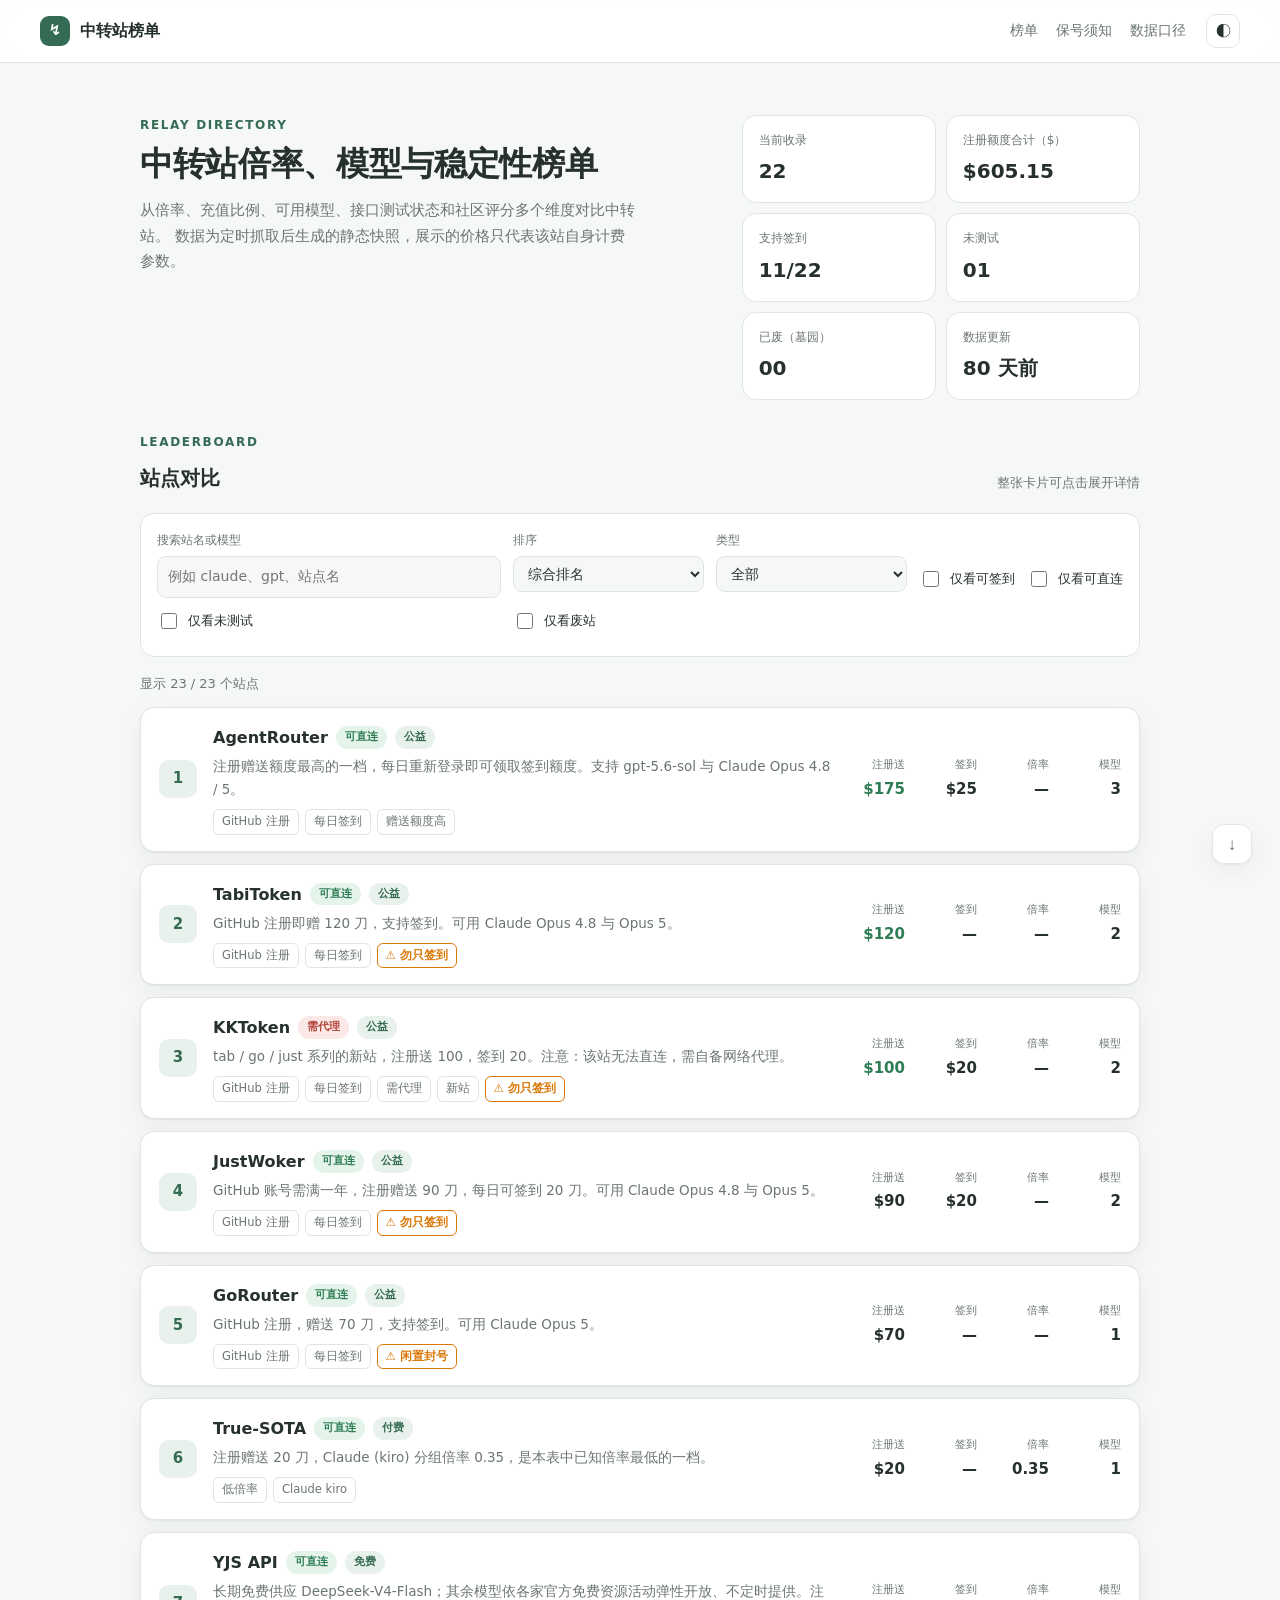
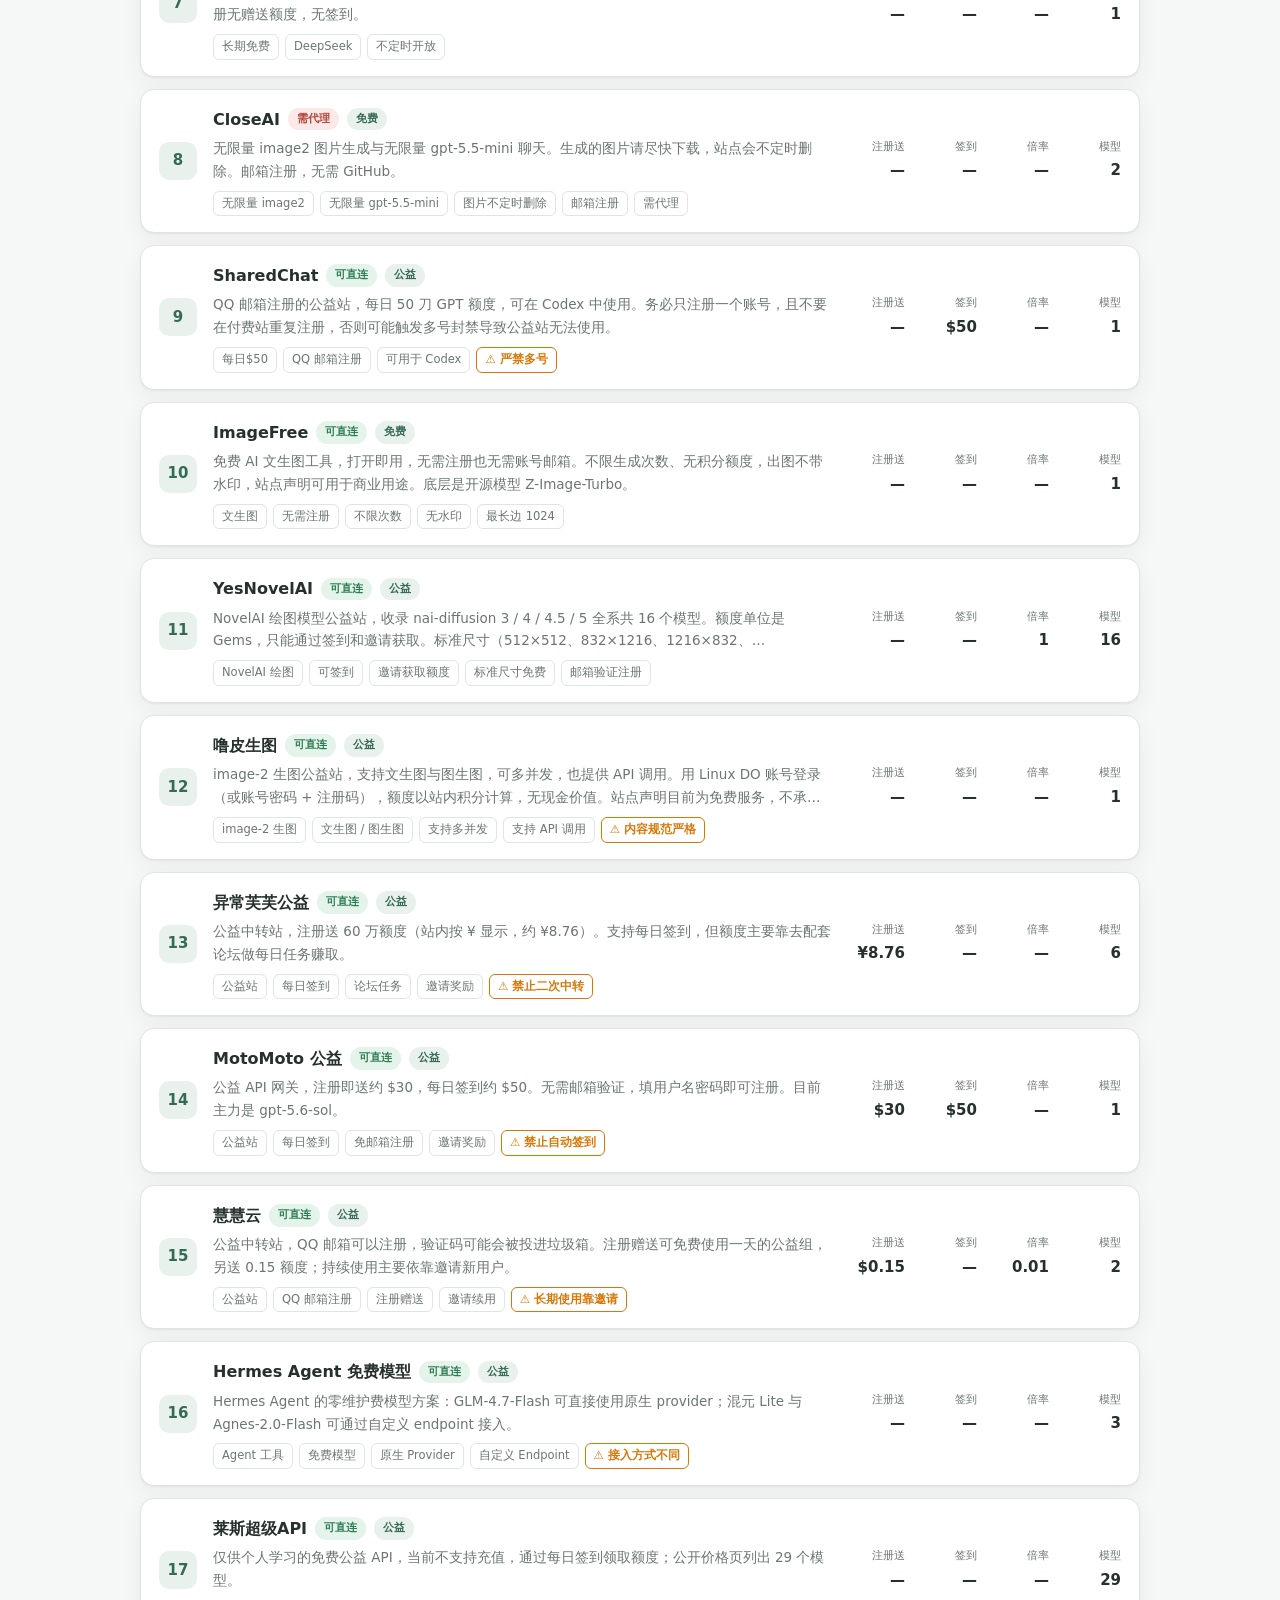
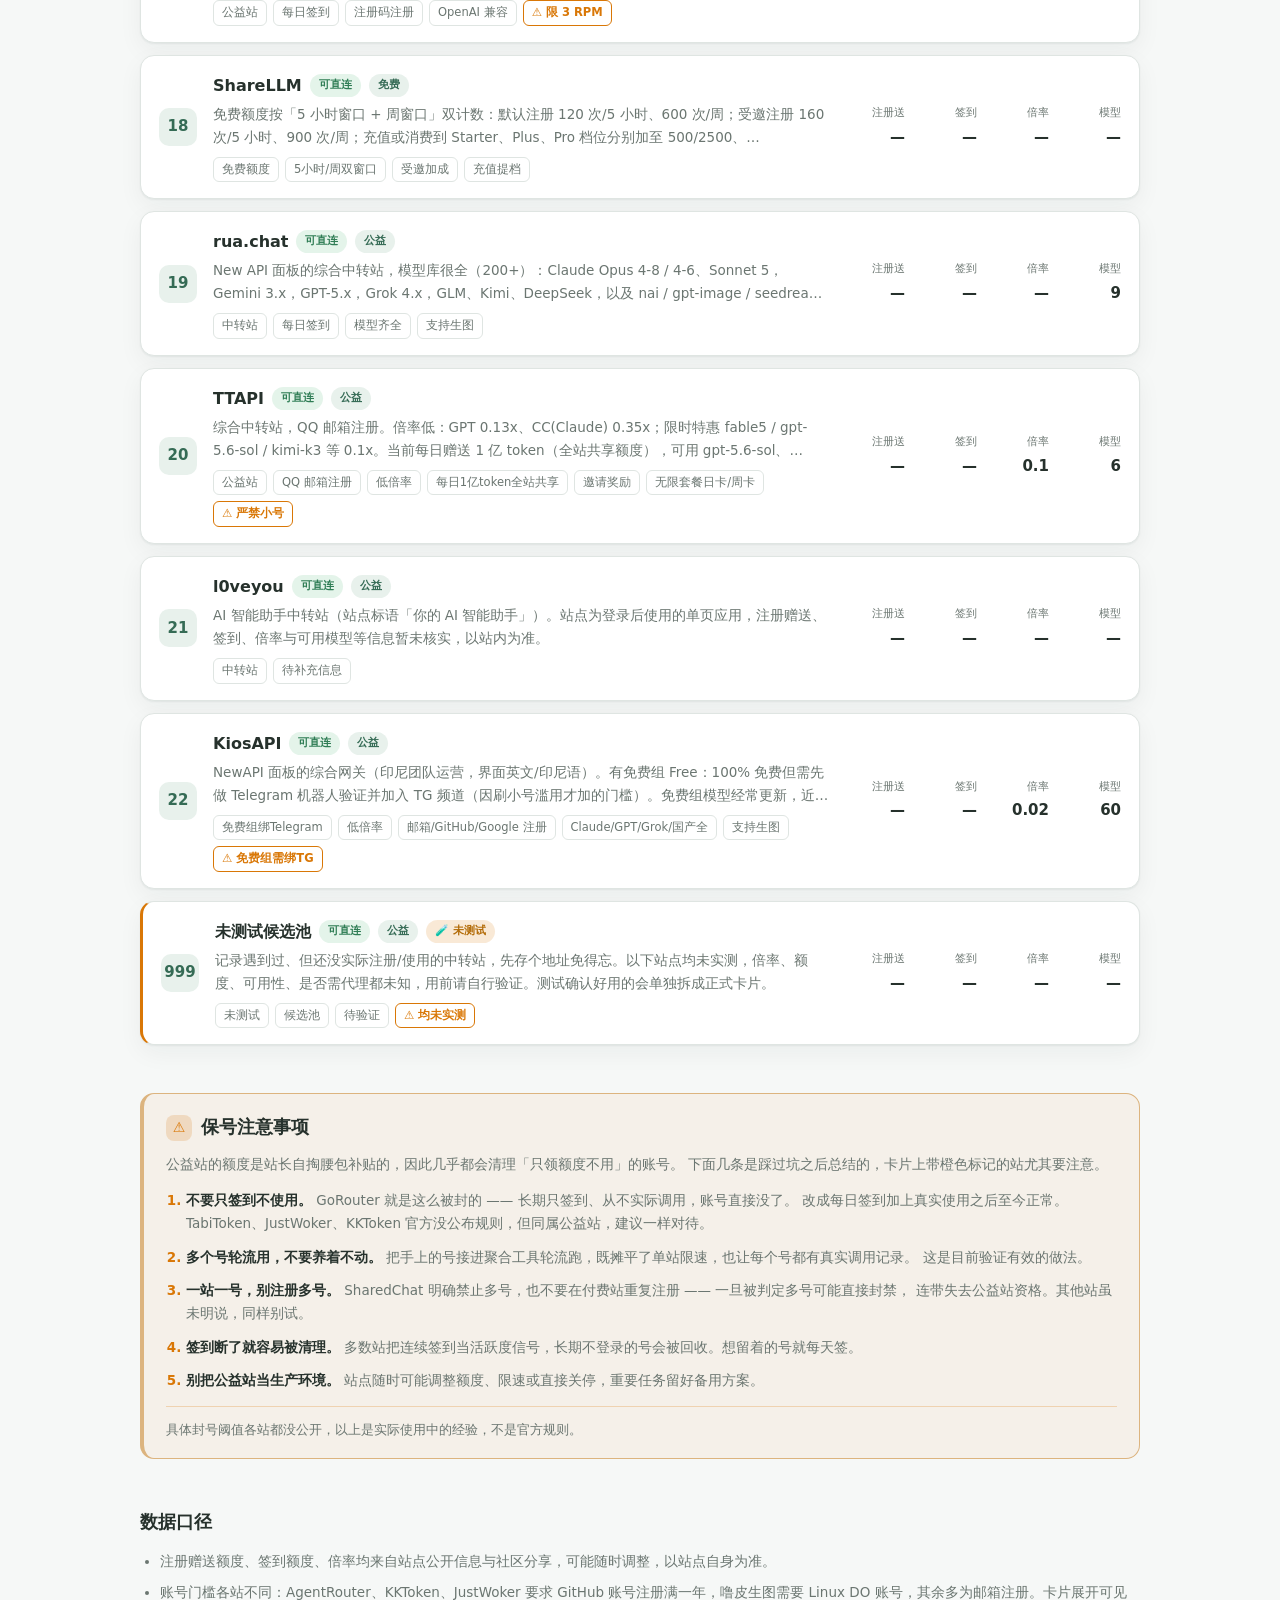
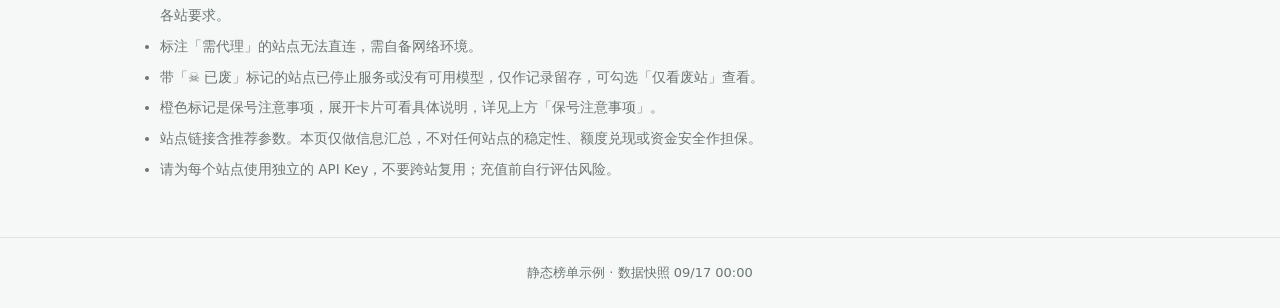
==== index.html @ 92e81208 "feat: clickable summary stats + untested as filterable group with badge" ====
<!doctype html>
<html lang="zh-CN">
  <head>
    <meta charset="UTF-8" />
    <meta name="viewport" content="width=device-width, initial-scale=1.0" />
    <meta name="robots" content="index,follow,max-image-preview:large" />
    <meta
      name="description"
      content="中转站榜单：汇总倍率、充值比例、可用模型、接口测试状态与社区评分，一页对比。"
    />
    <title>中转站榜单 · 倍率与可用性对比</title>
    <script src="config.js?v=20260920c"></script>
    <link rel="stylesheet" href="styles.css?v=20260920c" />
    <script src="app.js?v=20260920c" defer></script>
  </head>
  <body>
    <a class="skip-link" href="#board">跳到榜单内容</a>

    <header class="site-header" id="top">
      <a class="brand" href="#top" aria-label="返回页面顶部">
        <span class="brand-mark" aria-hidden="true">↯</span>
        <span>中转站榜单</span>
      </a>
      <nav class="site-nav" aria-label="页面导航">
        <a href="#board">榜单</a>
        <a href="#notice">保号须知</a>
        <a href="#about">数据口径</a>
      </nav>
      <div class="header-actions">
        <button type="button" class="theme-toggle" data-theme-toggle aria-pressed="false">
          <span aria-hidden="true">◐</span>
          <span class="visually-hidden">切换深浅色主题</span>
        </button>
      </div>
    </header>

    <main>
      <section class="intro" aria-labelledby="page-title">
        <div class="intro-copy">
          <p class="eyebrow">RELAY DIRECTORY</p>
          <h1 id="page-title">中转站倍率、模型与稳定性榜单</h1>
          <p class="intro-text">
            从倍率、充值比例、可用模型、接口测试状态和社区评分多个维度对比中转站。
            数据为定时抓取后生成的静态快照，展示的价格只代表该站自身计费参数。
          </p>
        </div>
        <dl class="summary-grid" aria-label="数据概览">
          <div class="summary-card">
            <dt>当前收录</dt>
            <dd data-stat="total">--</dd>
          </div>
          <div class="summary-card">
            <dt>注册额度合计（$）</dt>
            <dd data-stat="bonus">--</dd>
          </div>
          <div class="summary-card">
            <dt>支持签到</dt>
            <dd data-stat="checkin">--</dd>
          </div>
          <div class="summary-card">
            <dt>未测试</dt>
            <dd data-stat="untested">--</dd>
          </div>
          <div class="summary-card">
            <dt>已废（墓园）</dt>
            <dd data-stat="dead">--</dd>
          </div>
          <div class="summary-card">
            <dt>数据更新</dt>
            <dd data-stat="updated">--</dd>
          </div>
        </dl>
      </section>
      <!-- 后台入口：地址栏加 #admin 才显示，真正权限由后端密码控制。 -->
      <section class="admin-panel" id="admin" data-admin-panel hidden aria-labelledby="admin-title">
        <h2 id="admin-title"><span aria-hidden="true">🔧</span> 站长后台</h2>
        <p class="admin-sub" data-admin-sub>登录后可以新增站点，并在卡片中修改内容。</p>
        <form class="admin-login" data-admin-login>
          <label for="admin-pw">密码</label>
          <input type="password" id="admin-pw" autocomplete="current-password" data-admin-input />
          <button type="submit" class="admin-submit" data-admin-submit>登录</button>
          <button type="button" class="admin-logout" data-admin-logout hidden>退出</button>
          <span class="admin-msg" data-admin-msg aria-live="polite"></span>
        </form>
        <div class="admin-new" data-admin-new hidden>
          <button type="button" class="admin-new-toggle" data-admin-new-toggle>+ 新增一个站点</button>
          <span class="admin-new-msg" data-admin-new-msg aria-live="polite"></span>
          <div class="admin-new-form" data-admin-new-form hidden></div>
        </div>
        <div class="admin-new" data-admin-deadnew hidden>
          <button type="button" class="admin-new-toggle admin-deadnew-toggle" data-admin-deadnew-toggle>
            ☠ 新增废站（只填名字就行）
          </button>
          <span class="admin-new-msg" data-admin-deadnew-msg aria-live="polite"></span>
          <div class="admin-new-form" data-admin-deadnew-form hidden></div>
        </div>
        <div class="admin-deleted" data-admin-deleted hidden>
          <button type="button" class="admin-new-toggle" data-admin-deleted-toggle>
            已删除卡片（0）
          </button>
          <span class="admin-new-msg" data-admin-deleted-msg aria-live="polite"></span>
          <div class="admin-deleted-list" data-admin-deleted-list hidden></div>
        </div>
      </section>

      <section class="board-section" id="board" aria-labelledby="board-title">
        <div class="section-heading">
          <div>
            <p class="eyebrow">LEADERBOARD</p>
            <h2 id="board-title">站点对比</h2>
          </div>
          <p class="section-note">整张卡片可点击展开详情</p>
        </div>

        <form class="controls" data-controls role="search" aria-label="筛选与排序">
          <div class="control search-control">
            <label for="q">搜索站名或模型</label>
            <input
              type="search"
              id="q"
              name="q"
              placeholder="例如 claude、gpt、站点名"
              autocomplete="off"
              data-filter="q"
            />
          </div>
          <div class="control">
            <label for="sort">排序</label>
            <select id="sort" name="sort" data-filter="sort">
              <option value="rank">综合排名</option>
              <option value="bonus">注册额度最高</option>
              <option value="checkin">签到额度最高</option>
              <option value="multiplier">倍率从低到高</option>
              <option value="models">模型数量最多</option>
            </select>
          </div>
          <div class="control">
            <label for="category">类型</label>
            <select id="category" name="category" data-filter="category">
              <option value="all">全部</option>
              <option value="welfare">有赠送</option>
              <option value="free">免费</option>
              <option value="paid">付费为主</option>
            </select>
          </div>
          <div class="control control-checkbox">
            <input type="checkbox" id="checkin" name="checkin" data-filter="checkin" />
            <label for="checkin">仅看可签到</label>
          </div>
          <div class="control control-checkbox">
            <input type="checkbox" id="direct" name="direct" data-filter="direct" />
            <label for="direct">仅看可直连</label>
          </div>
          <div class="control control-checkbox">
            <input type="checkbox" id="untestedonly" name="untestedonly" data-filter="untested" />
            <label for="untestedonly">仅看未测试</label>
          </div>
          <div class="control control-checkbox">
            <input type="checkbox" id="deadonly" name="deadonly" data-filter="dead" />
            <label for="deadonly">仅看废站</label>
          </div>
        </form>

        <p class="result-count" data-result-count aria-live="polite"></p>
        <div class="board-list" data-board></div>
        <p class="empty-state" data-empty hidden>没有匹配的站点，试试放宽筛选条件。</p>
      </section>
      <section class="notice-section" id="notice" aria-labelledby="notice-title">
        <div class="notice-head">
          <span class="notice-icon" aria-hidden="true">⚠</span>
          <h2 id="notice-title">保号注意事项</h2>
        </div>
        <p class="notice-lead">
          公益站的额度是站长自掏腰包补贴的，因此几乎都会清理「只领额度不用」的账号。
          下面几条是踩过坑之后总结的，卡片上带橙色标记的站尤其要注意。
        </p>
        <ol class="notice-list">
          <li>
            <strong>不要只签到不使用。</strong>
            GoRouter 就是这么被封的 —— 长期只签到、从不实际调用，账号直接没了。
            改成每日签到加上真实使用之后至今正常。TabiToken、JustWoker、KKToken
            官方没公布规则，但同属公益站，建议一样对待。
          </li>
          <li>
            <strong>多个号轮流用，不要养着不动。</strong>
            把手上的号接进聚合工具轮流跑，既摊平了单站限速，也让每个号都有真实调用记录。
            这是目前验证有效的做法。
          </li>
          <li>
            <strong>一站一号，别注册多号。</strong>
            SharedChat 明确禁止多号，也不要在付费站重复注册 —— 一旦被判定多号可能直接封禁，
            连带失去公益站资格。其他站虽未明说，同样别试。
          </li>
          <li>
            <strong>签到断了就容易被清理。</strong>
            多数站把连续签到当活跃度信号，长期不登录的号会被回收。想留着的号就每天签。
          </li>
          <li>
            <strong>别把公益站当生产环境。</strong>
            站点随时可能调整额度、限速或直接关停，重要任务留好备用方案。
          </li>
        </ol>
        <p class="notice-foot">
          具体封号阈值各站都没公开，以上是实际使用中的经验，不是官方规则。
        </p>
      </section>
      <section class="about-section" id="about" aria-labelledby="about-title">
        <h2 id="about-title">数据口径</h2>
        <ul class="about-list">
          <li>注册赠送额度、签到额度、倍率均来自站点公开信息与社区分享，可能随时调整，以站点自身为准。</li>
          <li>账号门槛各站不同：AgentRouter、KKToken、JustWoker 要求 GitHub 账号注册满一年，噜皮生图需要 Linux DO 账号，其余多为邮箱注册。卡片展开可见各站要求。</li>
          <li>标注「需代理」的站点无法直连，需自备网络环境。</li>
          <li>带「☠ 已废」标记的站点已停止服务或没有可用模型，仅作记录留存，可勾选「仅看废站」查看。</li>
          <li>橙色标记是保号注意事项，展开卡片可看具体说明，详见上方「保号注意事项」。</li>
          <li>站点链接含推荐参数。本页仅做信息汇总，不对任何站点的稳定性、额度兑现或资金安全作担保。</li>
          <li>请为每个站点使用独立的 API Key，不要跨站复用；充值前自行评估风险。</li>
        </ul>
      </section>
    </main>

    <footer class="site-footer">
      <p>静态榜单示例 · 数据快照 <span data-footer-updated>--</span></p>
    </footer>

    <div class="scroll-dock" data-scroll-dock hidden>
      <button type="button" class="scroll-btn" data-scroll-top aria-label="回到顶部" title="回到顶部">
        <span aria-hidden="true">↑</span>
      </button>
      <button type="button" class="scroll-btn" data-scroll-bottom aria-label="到底部" title="到底部">
        <span aria-hidden="true">↓</span>
      </button>
    </div>

    <template data-card-template>
      <article class="board-card" tabindex="0" role="button" aria-expanded="false">
        <div class="card-main">
          <div class="rank-badge" data-field="rank"></div>
          <div class="card-body">
            <div class="card-title-row">
              <h3 class="card-title" data-field="name"></h3>
              <span class="status-pill" data-field="status"></span>
              <span class="category-pill" data-field="category"></span>
              <span class="untested-pill" data-field="untestedPill" hidden>🧪 未测试</span>
              <span class="dead-pill" data-field="deadPill" hidden>☠ 已废</span>
            </div>
            <p class="card-desc" data-field="description"></p>
            <ul class="tag-list" data-field="tags"></ul>
          </div>
          <div class="card-metrics">
            <div class="metric">
              <span class="metric-label">注册送</span>
              <strong class="metric-value" data-field="bonus"></strong>
            </div>
            <div class="metric">
              <span class="metric-label">签到</span>
              <strong class="metric-value" data-field="checkin"></strong>
            </div>
            <div class="metric">
              <span class="metric-label">倍率</span>
              <strong class="metric-value" data-field="multiplier"></strong>
            </div>
            <div class="metric">
              <span class="metric-label">模型</span>
              <strong class="metric-value" data-field="models"></strong>
            </div>
          </div>
        </div>
        <div class="card-detail" data-detail hidden>
          <p class="card-deadnote" data-field="deadNote" hidden></p>
          <p class="card-caveat" data-field="caveat"></p>
          <p class="card-extra" data-field="extraNote"></p>
          <dl class="detail-grid">
            <div><dt>充值比例</dt><dd data-field="ratio"></dd></div>
            <div><dt>福利类型</dt><dd data-field="benefits"></dd></div>
            <div><dt>账号要求</dt><dd data-field="githubAge"></dd></div>
            <div><dt>网络</dt><dd data-field="connect"></dd></div>
          </dl>
          <div class="detail-block">
            <h4>分组倍率</h4>
            <ul class="group-list" data-field="groups"></ul>
          </div>
          <div class="detail-block">
            <h4>可用模型</h4>
            <ul class="model-list" data-field="modelList"></ul>
          </div>
          <div class="detail-actions">
            <a class="visit-link" data-field="link" target="_blank" rel="noreferrer noopener">
              访问站点 ↗
            </a>
          </div>
          <div class="card-admin" data-field="adminWrap" hidden>
            <button type="button" class="card-admin-btn" data-field="adminBtn">编辑这条</button>
            <button type="button" class="card-admin-btn card-admin-dead" data-field="deadBtn" hidden>
              ☠ 加入废站
            </button>
            <span class="card-admin-msg" data-field="adminMsg" aria-live="polite"></span>
            <div class="card-admin-form" data-field="adminForm" hidden></div>
          </div>
        </div>
      </article>
    </template>
  </body>
</html>
---- styles.css ----
:root {
  --bg: #f6f8f7;
  --bg-elevated: #ffffff;
  --text: #26312c;
  --text-muted: #6b7671;
  --border: #dfe5e2;
  --accent: #356b55;
  --accent-soft: #e8f1ec;
  --ok: #2f7d55;
  --ok-soft: #e4f4ea;
  --bad: #b4453a;
  --bad-soft: #fbe9e7;
  --radius: 14px;
  --shadow: 0 1px 2px rgba(20, 40, 30, 0.06), 0 8px 24px rgba(20, 40, 30, 0.05);
}

[data-theme="dark"] {
  --bg: #151a18;
  --bg-elevated: #1e2523;
  --text: #e6ece9;
  --text-muted: #94a09b;
  --border: #303a36;
  --accent: #6cc39c;
  --accent-soft: #24322c;
  --ok: #6cc39c;
  --ok-soft: #22332b;
  --bad: #e08b80;
  --bad-soft: #352624;
  --shadow: 0 1px 2px rgba(0, 0, 0, 0.3), 0 8px 24px rgba(0, 0, 0, 0.25);
}

* { box-sizing: border-box; }

body {
  margin: 0;
  background: var(--bg);
  color: var(--text);
  font: 15px/1.7 system-ui, -apple-system, "Segoe UI", "Microsoft YaHei", sans-serif;
  -webkit-font-smoothing: antialiased;
}

.visually-hidden {
  position: absolute;
  width: 1px; height: 1px;
  margin: -1px; padding: 0;
  overflow: hidden;
  clip: rect(0 0 0 0);
  white-space: nowrap;
  border: 0;
}

.skip-link {
  position: absolute;
  left: -9999px;
  top: 0;
  padding: 10px 16px;
  background: var(--accent);
  color: #fff;
  z-index: 100;
}
.skip-link:focus { left: 8px; top: 8px; }

:focus-visible {
  outline: 2px solid var(--accent);
  outline-offset: 2px;
}
/* ---------- header ---------- */
.site-header {
  position: sticky;
  top: 0;
  z-index: 20;
  display: flex;
  align-items: center;
  gap: 20px;
  padding: 14px clamp(16px, 4vw, 40px);
  background: color-mix(in srgb, var(--bg-elevated) 88%, transparent);
  backdrop-filter: blur(10px);
  border-bottom: 1px solid var(--border);
}

.brand {
  display: inline-flex;
  align-items: center;
  gap: 10px;
  font-weight: 650;
  font-size: 16px;
  color: var(--text);
  text-decoration: none;
}

.brand-mark {
  display: grid;
  place-items: center;
  width: 30px; height: 30px;
  border-radius: 9px;
  background: var(--accent);
  color: #fff;
  font-size: 15px;
}

.site-nav {
  display: flex;
  gap: 18px;
  margin-left: auto;
  font-size: 14px;
}
.site-nav a { color: var(--text-muted); text-decoration: none; }
.site-nav a:hover { color: var(--accent); }

.theme-toggle {
  display: grid;
  place-items: center;
  width: 34px; height: 34px;
  border: 1px solid var(--border);
  border-radius: 10px;
  background: var(--bg-elevated);
  color: var(--text);
  font-size: 15px;
  cursor: pointer;
}
.theme-toggle:hover { border-color: var(--accent); color: var(--accent); }

main {
  max-width: 1080px;
  margin: 0 auto;
  padding: 0 clamp(16px, 4vw, 40px) 56px;
}
/* ---------- intro ---------- */
.intro {
  display: grid;
  grid-template-columns: minmax(0, 1.4fr) minmax(0, 1fr);
  gap: clamp(20px, 4vw, 44px);
  align-items: start;
  padding: clamp(28px, 5vw, 52px) 0 32px;
}

.eyebrow {
  margin: 0 0 8px;
  color: var(--accent);
  font-size: 12px;
  font-weight: 650;
  letter-spacing: 0.14em;
}

h1 {
  margin: 0 0 12px;
  font-size: clamp(24px, 3.4vw, 33px);
  line-height: 1.3;
  letter-spacing: -0.01em;
}

.intro-text {
  margin: 0;
  max-width: 52ch;
  color: var(--text-muted);
}

.summary-grid {
  display: grid;
  grid-template-columns: repeat(2, minmax(0, 1fr));
  gap: 10px;
  margin: 0;
}

.summary-card {
  padding: 14px 16px;
  background: var(--bg-elevated);
  border: 1px solid var(--border);
  border-radius: var(--radius);
}
.summary-card dt {
  color: var(--text-muted);
  font-size: 12px;
}
.summary-card dd {
  margin: 4px 0 0;
  font-size: 20px;
  font-weight: 680;
  font-variant-numeric: tabular-nums;
}

@media (max-width: 760px) {
  .intro { grid-template-columns: 1fr; }
}
/* ---------- controls ---------- */
.section-heading {
  display: flex;
  align-items: flex-end;
  justify-content: space-between;
  gap: 16px;
  margin-bottom: 18px;
}
.section-heading h2 { margin: 0; font-size: 20px; }
.section-note { margin: 0; color: var(--text-muted); font-size: 13px; }

.controls {
  display: grid;
  grid-template-columns: minmax(200px, 1.8fr) minmax(130px, 1fr) minmax(110px, 1fr) auto auto;
  gap: 12px;
  padding: 16px;
  background: var(--bg-elevated);
  border: 1px solid var(--border);
  border-radius: var(--radius);
  margin-bottom: 16px;
}

.control { display: flex; flex-direction: column; gap: 6px; min-width: 0; }
.control label { color: var(--text-muted); font-size: 12px; }

.control input[type="search"],
.control select {
  width: 100%;
  padding: 8px 10px;
  border: 1px solid var(--border);
  border-radius: 9px;
  background: var(--bg);
  color: var(--text);
  font: inherit;
  font-size: 14px;
}

.control-checkbox {
  flex-direction: row;
  align-items: center;
  gap: 8px;
  align-self: end;
  padding-bottom: 8px;
  white-space: nowrap;
}
.control-checkbox input { width: 16px; height: 16px; accent-color: var(--accent); }
.control-checkbox label { font-size: 13px; color: var(--text); }

.result-count {
  margin: 0 0 12px;
  color: var(--text-muted);
  font-size: 13px;
}

@media (max-width: 860px) {
  .controls { grid-template-columns: repeat(2, minmax(0, 1fr)); }
}
/* ---------- cards ---------- */
.board-list { display: grid; gap: 12px; }

.board-card {
  background: var(--bg-elevated);
  border: 1px solid var(--border);
  border-radius: var(--radius);
  box-shadow: var(--shadow);
  cursor: pointer;
  transition: border-color 0.15s, transform 0.15s;
}
.board-card:hover { border-color: var(--accent); transform: translateY(-1px); }
.board-card[aria-expanded="true"] { border-color: var(--accent); }

.card-main {
  display: grid;
  grid-template-columns: auto minmax(0, 1fr) auto;
  gap: 16px;
  align-items: center;
  padding: 16px 18px;
}

.rank-badge {
  display: grid;
  place-items: center;
  width: 38px; height: 38px;
  border-radius: 10px;
  background: var(--accent-soft);
  color: var(--accent);
  font-weight: 680;
  font-variant-numeric: tabular-nums;
}

.card-title-row {
  display: flex;
  align-items: center;
  gap: 8px;
  flex-wrap: wrap;
  margin-bottom: 4px;
}
.card-title { margin: 0; font-size: 16px; }

.status-pill, .category-pill {
  padding: 2px 9px;
  border-radius: 999px;
  font-size: 11px;
  font-weight: 600;
}
.status-pill.ok { background: var(--ok-soft); color: var(--ok); }
.status-pill.bad { background: var(--bad-soft); color: var(--bad); }
.category-pill { background: var(--accent-soft); color: var(--accent); }

.card-desc {
  margin: 0 0 8px;
  color: var(--text-muted);
  font-size: 13.5px;
  display: -webkit-box;
  -webkit-line-clamp: 2;
  -webkit-box-orient: vertical;
  overflow: hidden;
}
.tag-list {
  display: flex;
  flex-wrap: wrap;
  gap: 6px;
  margin: 0;
  padding: 0;
  list-style: none;
}
.tag-list li {
  padding: 2px 8px;
  border: 1px solid var(--border);
  border-radius: 6px;
  color: var(--text-muted);
  font-size: 11.5px;
}
/* 使用禁忌标签：违规会被封号，需要比普通标签更显眼 */
.tag-list li.tag-warn {
  border-color: #d97706;
  color: #d97706;
  font-weight: 600;
}

/* 明细区顶部的禁忌提示 */
.card-caveat {
  margin: 0 0 12px;
  padding: 9px 12px;
  border: 1px solid #d97706;
  border-left-width: 3px;
  border-radius: 8px;
  background: color-mix(in srgb, #d97706 8%, transparent);
  color: #d97706;
  font-size: 12.5px;
  line-height: 1.55;
}

.card-metrics {
  display: grid;
  grid-template-columns: repeat(4, minmax(58px, auto));
  gap: 14px;
  text-align: right;
}
.metric { display: flex; flex-direction: column; gap: 2px; }
.metric-label { color: var(--text-muted); font-size: 11px; }
.metric-value {
  font-size: 15px;
  font-variant-numeric: tabular-nums;
}
.metric-value.good { color: var(--ok); }

.card-detail {
  padding: 4px 18px 18px;
  border-top: 1px solid var(--border);
  margin-top: 2px;
}

.detail-grid {
  display: grid;
  grid-template-columns: repeat(auto-fit, minmax(140px, 1fr));
  gap: 12px;
  margin: 14px 0 16px;
}
.detail-grid dt { color: var(--text-muted); font-size: 12px; }
.detail-grid dd { margin: 3px 0 0; font-size: 14px; }

.detail-block { margin-bottom: 14px; }
.detail-block h4 {
  margin: 0 0 8px;
  font-size: 13px;
  color: var(--text-muted);
  font-weight: 600;
}

.group-list, .model-list {
  display: flex;
  flex-wrap: wrap;
  gap: 6px;
  margin: 0;
  padding: 0;
  list-style: none;
}
.group-list li, .model-list li {
  padding: 3px 9px;
  border-radius: 7px;
  background: var(--bg);
  border: 1px solid var(--border);
  font-size: 12px;
  font-variant-numeric: tabular-nums;
}
.group-list li b { color: var(--accent); font-weight: 650; }

.detail-actions { margin-top: 4px; }
.visit-link {
  display: inline-flex;
  align-items: center;
  gap: 6px;
  padding: 8px 14px;
  border-radius: 9px;
  background: var(--accent);
  color: #fff;
  font-size: 13.5px;
  font-weight: 600;
  text-decoration: none;
}
.visit-link:hover { filter: brightness(1.08); }

.empty-state, .load-error {
  padding: 32px;
  text-align: center;
  color: var(--text-muted);
  background: var(--bg-elevated);
  border: 1px dashed var(--border);
  border-radius: var(--radius);
}

/* ---------- about + footer ---------- */
/* 站点补充说明：中性信息，弱于禁忌提示 */
.card-extra {
  margin: 0 0 12px;
  padding: 9px 12px;
  border: 1px solid var(--border);
  border-left-width: 3px;
  border-radius: 8px;
  color: var(--text-muted);
  font-size: 12.5px;
  line-height: 1.55;
  /* 保留 extra_note 里的换行（未测试候选池等靠 \n 分段），否则会被折叠成一坨 */
  white-space: pre-line;
}

/* ---------- 保号注意事项 ---------- */
.notice-section {
  margin-top: 48px;
  padding: 18px clamp(16px, 2.5vw, 22px);
  border: 1px solid color-mix(in srgb, #d97706 45%, var(--border));
  border-left-width: 4px;
  border-radius: var(--radius);
  background: color-mix(in srgb, #d97706 6%, transparent);
}

.notice-head {
  display: flex;
  align-items: center;
  gap: 9px;
  margin-bottom: 10px;
}
.notice-icon {
  display: grid;
  place-items: center;
  width: 26px;
  height: 26px;
  flex-shrink: 0;
  border-radius: 8px;
  background: color-mix(in srgb, #d97706 18%, transparent);
  color: #d97706;
  font-size: 14px;
}
.notice-head h2 { margin: 0; font-size: 18px; }

.notice-lead {
  margin: 0 0 14px;
  color: var(--text-muted);
  font-size: 13.5px;
  line-height: 1.65;
}

.notice-list {
  margin: 0;
  padding-left: 20px;
  display: grid;
  gap: 11px;
  color: var(--text-muted);
  font-size: 13.5px;
  line-height: 1.68;
}
.notice-list strong { color: var(--text); }
/* 序号用主题色，和正文的弱化灰区分开 */
.notice-list li::marker { color: #d97706; font-weight: 600; }

.notice-foot {
  margin: 14px 0 0;
  padding-top: 12px;
  border-top: 1px solid color-mix(in srgb, #d97706 25%, transparent);
  color: var(--text-muted);
  font-size: 12.5px;
}

.about-section { margin-top: 48px; }
.about-section h2 { font-size: 18px; margin: 0 0 12px; }
.about-list {
  margin: 0;
  padding-left: 20px;
  display: grid;
  gap: 8px;
  color: var(--text-muted);
  font-size: 13.5px;
}

.site-footer {
  padding: 24px clamp(16px, 4vw, 40px);
  border-top: 1px solid var(--border);
  color: var(--text-muted);
  font-size: 13px;
  text-align: center;
}
.site-footer p { margin: 0; }

@media (max-width: 760px) {
  .card-main { grid-template-columns: auto minmax(0, 1fr); }
  .card-metrics {
    grid-column: 1 / -1;
    text-align: left;
    grid-template-columns: repeat(4, minmax(0, 1fr));
  }
}

/* ---------- 站长后台（地址加 #admin 才显示） ---------- */
.admin-panel {
  margin: 0 0 18px;
  padding: 14px 16px;
  background: var(--bg-elevated);
  border: 1px solid var(--border);
  border-left: 3px solid var(--accent);
  border-radius: 12px;
}
.admin-panel[hidden], .admin-new[hidden], .admin-deleted[hidden], .card-admin[hidden],
.admin-new-form[hidden], .admin-deleted-list[hidden], .card-admin-form[hidden] { display: none; }
.admin-panel h2 { margin: 0 0 4px; font-size: 16px; }
.admin-sub { margin: 0 0 12px; color: var(--text-muted); font-size: 12.5px; }
.admin-login { display: flex; align-items: center; flex-wrap: wrap; gap: 8px; }
.admin-login label { color: var(--text-muted); font-size: 12.5px; }
.admin-login input, .admin-field input, .admin-field textarea, .admin-field select {
  padding: 7px 10px;
  border: 1px solid var(--border);
  border-radius: 8px;
  background: var(--bg);
  color: var(--text);
  font: inherit;
  font-size: 13px;
}
.admin-login input { min-width: 200px; }
.admin-field textarea { resize: vertical; }
.admin-submit, .admin-logout, .admin-new-toggle, .card-admin-btn,
.admin-save, .admin-reset, .admin-delete {
  padding: 6px 14px;
  border: 1px solid var(--accent);
  border-radius: 8px;
  background: var(--accent);
  color: #fff;
  font: inherit;
  font-size: 12.5px;
  font-weight: 600;
  cursor: pointer;
}
.admin-logout, .admin-new-toggle, .card-admin-btn, .admin-reset {
  background: transparent;
  color: var(--accent);
}
.admin-delete { border-color: #d97706; background: transparent; color: #d97706; }
.admin-submit:disabled, .admin-save:disabled, .admin-reset:disabled,
.admin-delete:disabled { opacity: 0.6; cursor: default; }
.admin-msg, .admin-new-msg, .card-admin-msg {
  color: var(--text-muted);
  font-size: 12px;
}
.admin-msg.ok, .admin-new-msg.ok, .card-admin-msg.ok { color: var(--ok); }
.admin-msg.bad, .admin-new-msg.bad, .card-admin-msg.bad { color: #d97706; }

.admin-new, .admin-deleted, .card-admin {
  margin-top: 12px;
  padding-top: 12px;
  border-top: 1px dashed var(--border);
}
.admin-deleted-list { margin-top: 10px; display: grid; gap: 7px; max-width: 720px; }
.admin-deleted-row { display: flex; align-items: center; justify-content: space-between; gap: 12px; padding: 8px 10px; border: 1px solid var(--border); border-radius: 8px; }
.admin-deleted-row span { min-width: 0; overflow-wrap: anywhere; color: var(--text-muted); font-size: 12px; }
.admin-deleted-empty { margin: 0; color: var(--text-muted); font-size: 12px; }
.admin-restore { padding: 4px 11px; border: 1px solid var(--accent); border-radius: 7px; background: transparent; color: var(--accent); font: inherit; font-size: 12px; cursor: pointer; }
.admin-restore:disabled { opacity: 0.6; cursor: default; }
.admin-new-form, .card-admin-form {
  display: grid;
  gap: 10px;
  max-width: 680px;
  margin-top: 12px;
}
.admin-field { display: grid; gap: 4px; }
.admin-field > span { color: var(--text-muted); font-size: 12px; }
.admin-field > span em {
  margin-left: 6px;
  padding: 1px 6px;
  border-radius: 999px;
  background: var(--accent-soft);
  color: var(--accent);
  font-size: 10.5px;
  font-style: normal;
}
.admin-field-inline { display: flex; align-items: center; gap: 8px; }
.admin-field-inline input { width: auto; }
.admin-actions { display: flex; gap: 8px; flex-wrap: wrap; }
.admin-reset[hidden] { display: none; }

/* ---------- 废站（墓园）标记 ---------- */
.dead-pill {
  padding: 2px 9px;
  border-radius: 999px;
  font-size: 11px;
  font-weight: 600;
  background: var(--bad);
  color: #fff;
}
.board-card.dead { border-left: 3px solid var(--bad); opacity: 0.66; }
.board-card.dead:hover { border-color: var(--bad); transform: none; }
.board-card.dead[aria-expanded="true"] { border-color: var(--bad); }
.board-card.dead .card-title { text-decoration: line-through; text-decoration-thickness: 1px; }
.board-card.dead .rank-badge { background: var(--bad-soft); color: var(--bad); }
.card-deadnote {
  margin: 0 0 12px;
  padding: 9px 12px;
  border: 1px solid var(--bad);
  border-left-width: 3px;
  border-radius: 8px;
  color: var(--bad);
  font-size: 13px;
}
.admin-dead-toggle {
  padding: 6px 14px;
  border: 1px solid var(--bad);
  border-radius: 8px;
  background: transparent;
  color: var(--bad);
  font: inherit;
  font-size: 12.5px;
  font-weight: 600;
  cursor: pointer;
}
.admin-dead-toggle:disabled { opacity: 0.6; cursor: default; }
.admin-deadnew-toggle { border-color: var(--bad); color: var(--bad); }
/* 展开卡片即见的快捷废站按钮：复用 card-admin-btn 基础样式，只换配色 */
.card-admin-dead { border-color: var(--bad); color: var(--bad); }
.card-admin-dead:disabled { opacity: 0.6; cursor: default; }

/* ---------- 补充说明里的链接 ---------- */
.card-extra a {
  color: var(--accent);
  overflow-wrap: anywhere;
}

/* ---------- 可点击的概览统计卡 ---------- */
.summary-card.is-clickable {
  cursor: pointer;
  transition: border-color 0.15s, transform 0.15s, background 0.15s;
}
.summary-card.is-clickable:hover {
  border-color: var(--accent);
  transform: translateY(-1px);
}
.summary-card.is-clickable:focus-visible {
  outline: 2px solid var(--accent);
  outline-offset: 2px;
}

/* ---------- 未测试候选池标记 ---------- */
.untested-pill {
  padding: 2px 9px;
  border-radius: 999px;
  font-size: 11px;
  font-weight: 600;
  background: color-mix(in srgb, #d97706 16%, transparent);
  color: #b26a05;
  white-space: nowrap;
}
[data-theme="dark"] .untested-pill { color: #e0a54a; }
.board-card.untested { border-left: 3px solid #d97706; }
.board-card.untested:hover { border-color: #d97706; }
.board-card.untested[aria-expanded="true"] { border-color: #d97706; }

/* ---------- 回到顶部 / 到底部 ---------- */
.scroll-dock {
  position: fixed;
  right: clamp(12px, 2.5vw, 28px);
  bottom: clamp(16px, 4vh, 40px);
  z-index: 60;
  display: flex;
  flex-direction: column;
  gap: 8px;
}
.scroll-dock[hidden] { display: none; }

.scroll-btn {
  display: grid;
  place-items: center;
  width: 40px;
  height: 40px;
  border: 1px solid var(--border);
  border-radius: 12px;
  background: color-mix(in srgb, var(--bg-elevated) 92%, transparent);
  backdrop-filter: blur(8px);
  color: var(--text-muted);
  font-size: 17px;
  line-height: 1;
  cursor: pointer;
  box-shadow: var(--shadow);
  transition: color 0.15s, border-color 0.15s, transform 0.15s;
}
.scroll-btn:hover {
  border-color: var(--accent);
  color: var(--accent);
  transform: translateY(-2px);
}
.scroll-btn[hidden] { display: none; }

@media (max-width: 560px) {
  .scroll-btn { width: 36px; height: 36px; font-size: 15px; }
}

@media (prefers-reduced-motion: reduce) {
  html { scroll-behavior: auto; }
  .scroll-btn { transition: none; }
}
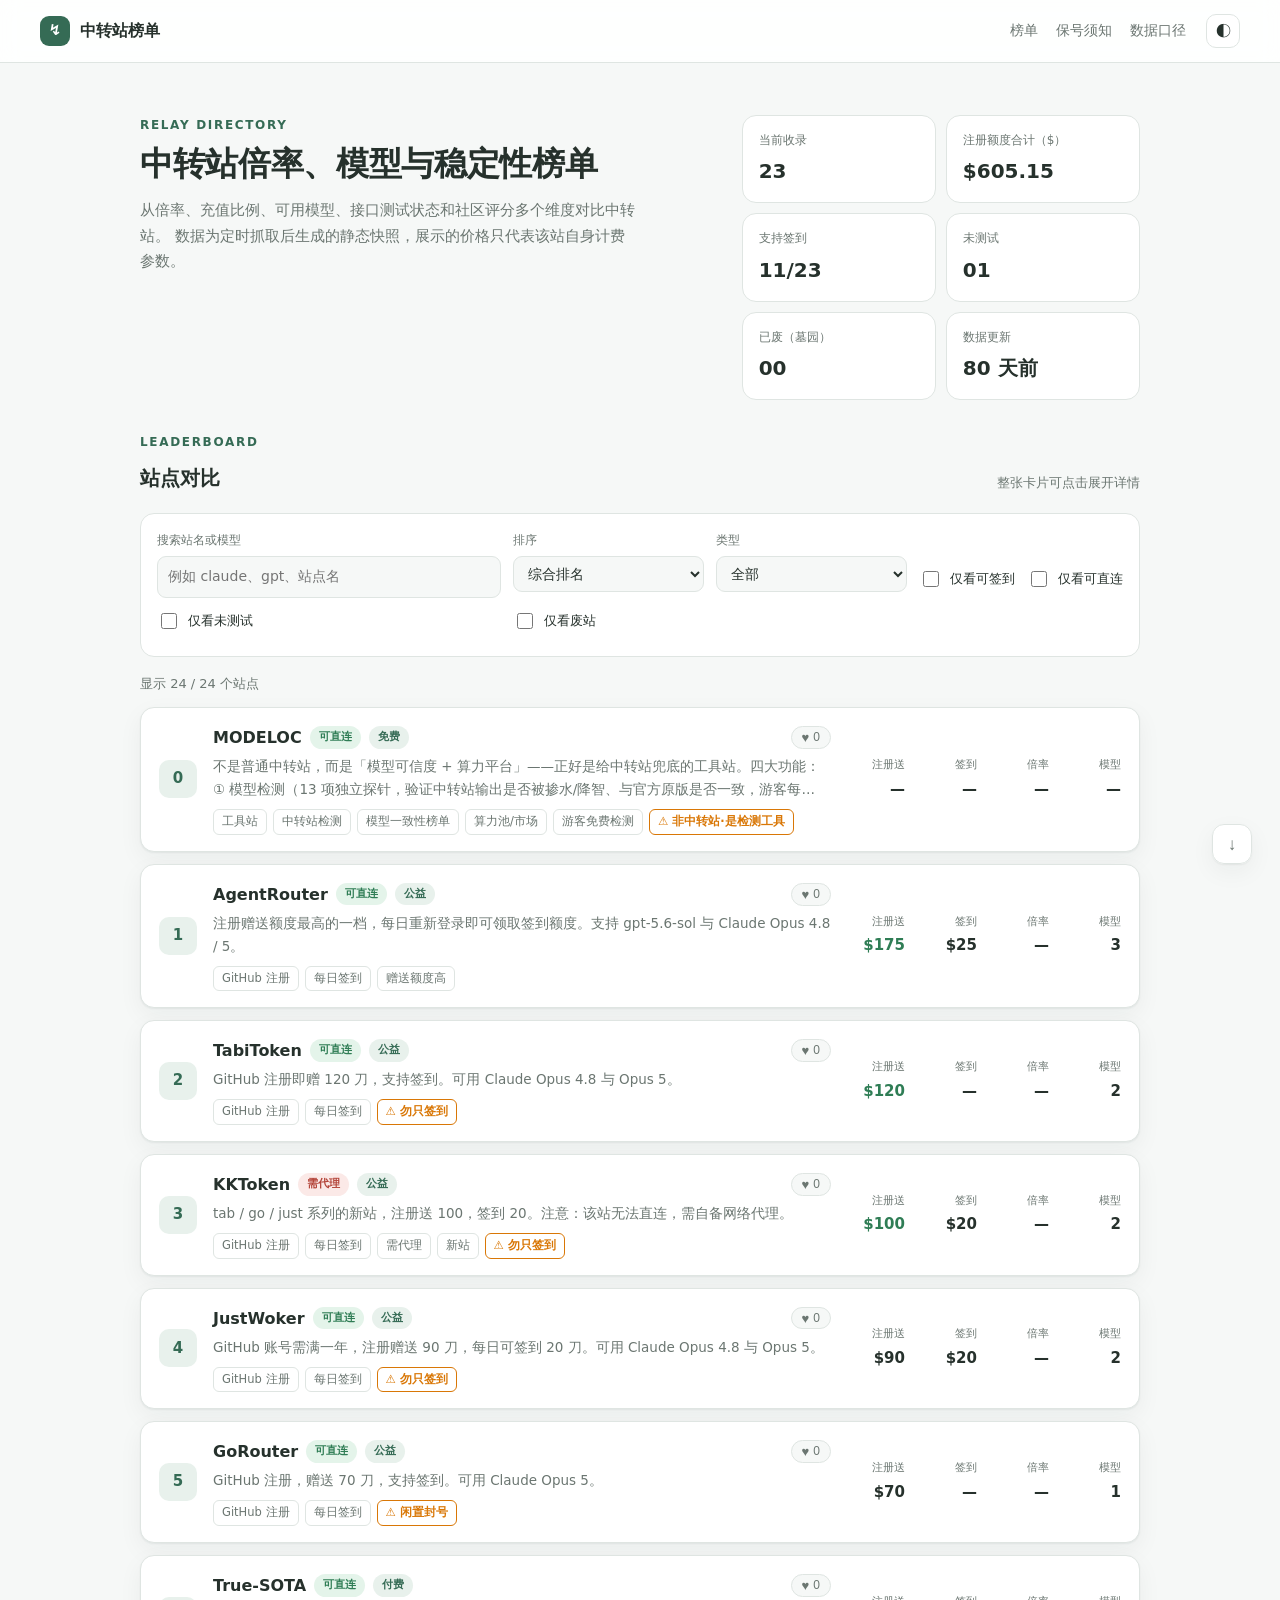
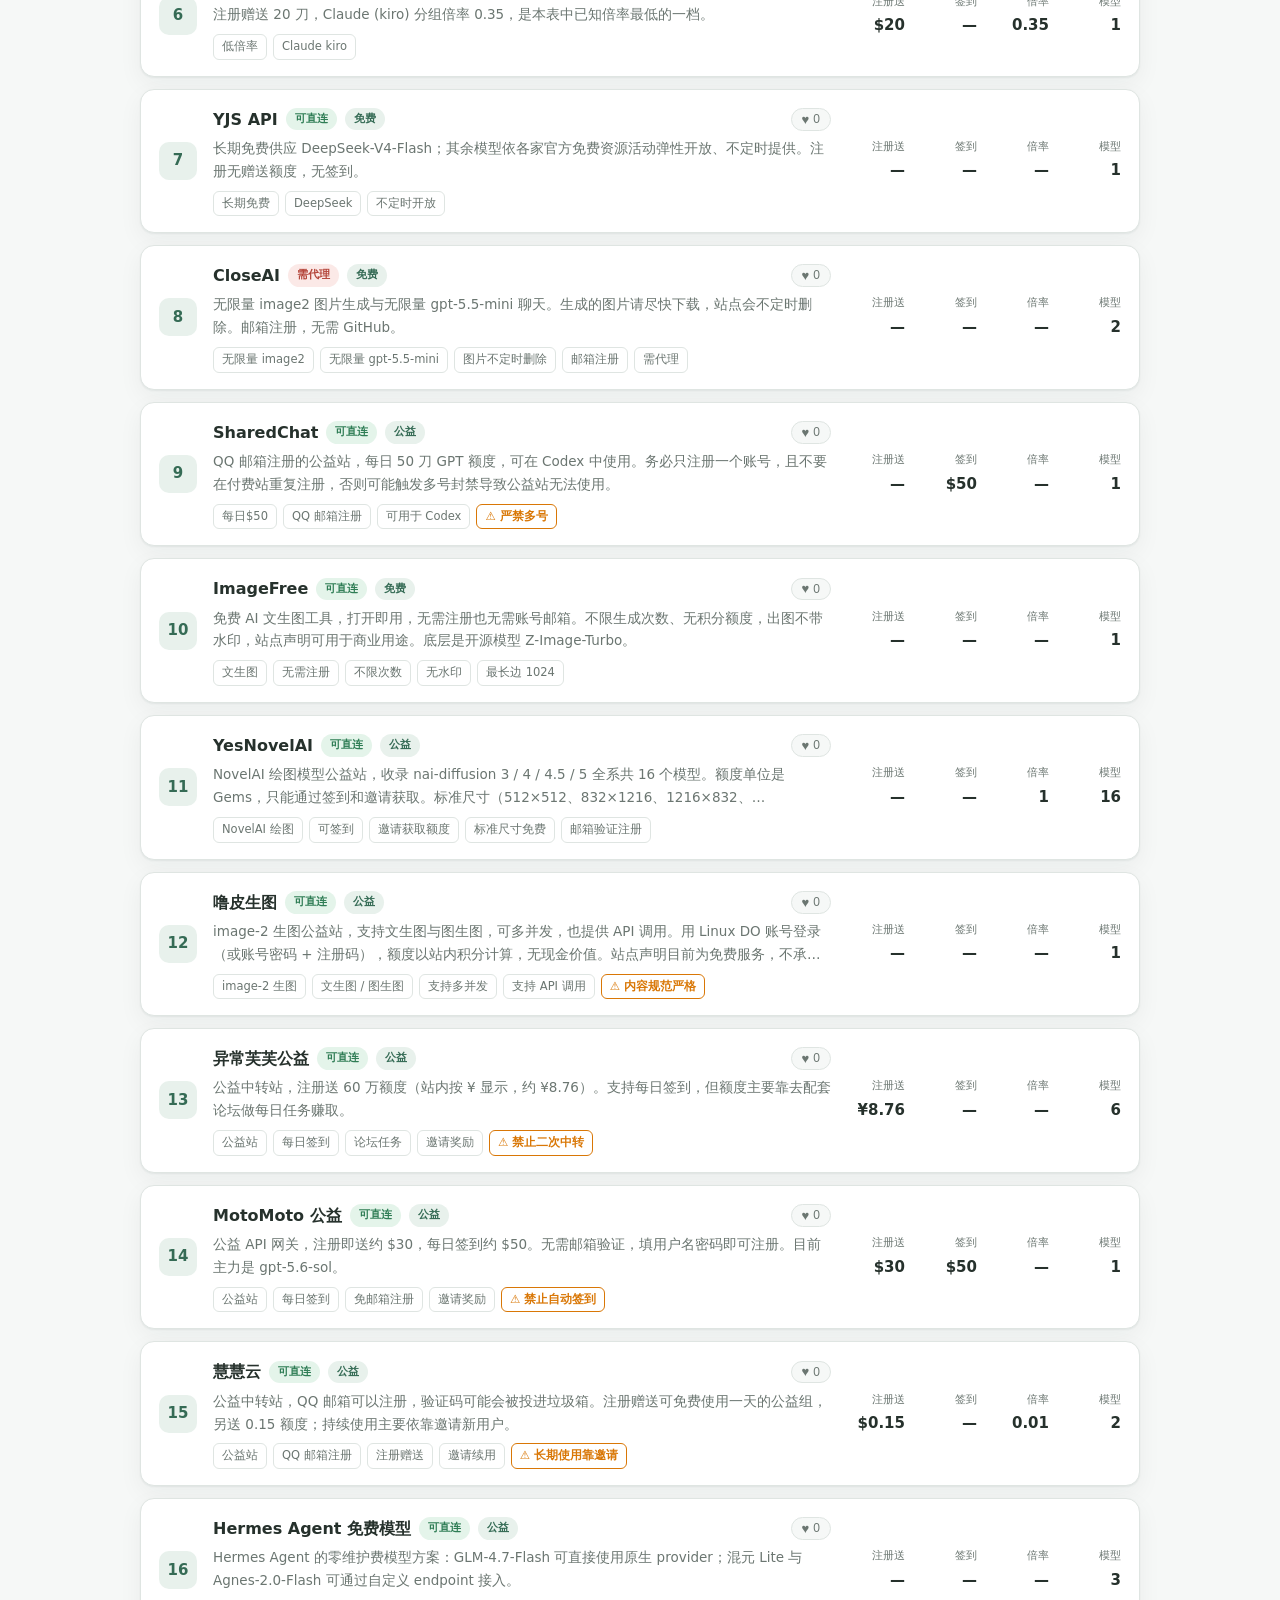
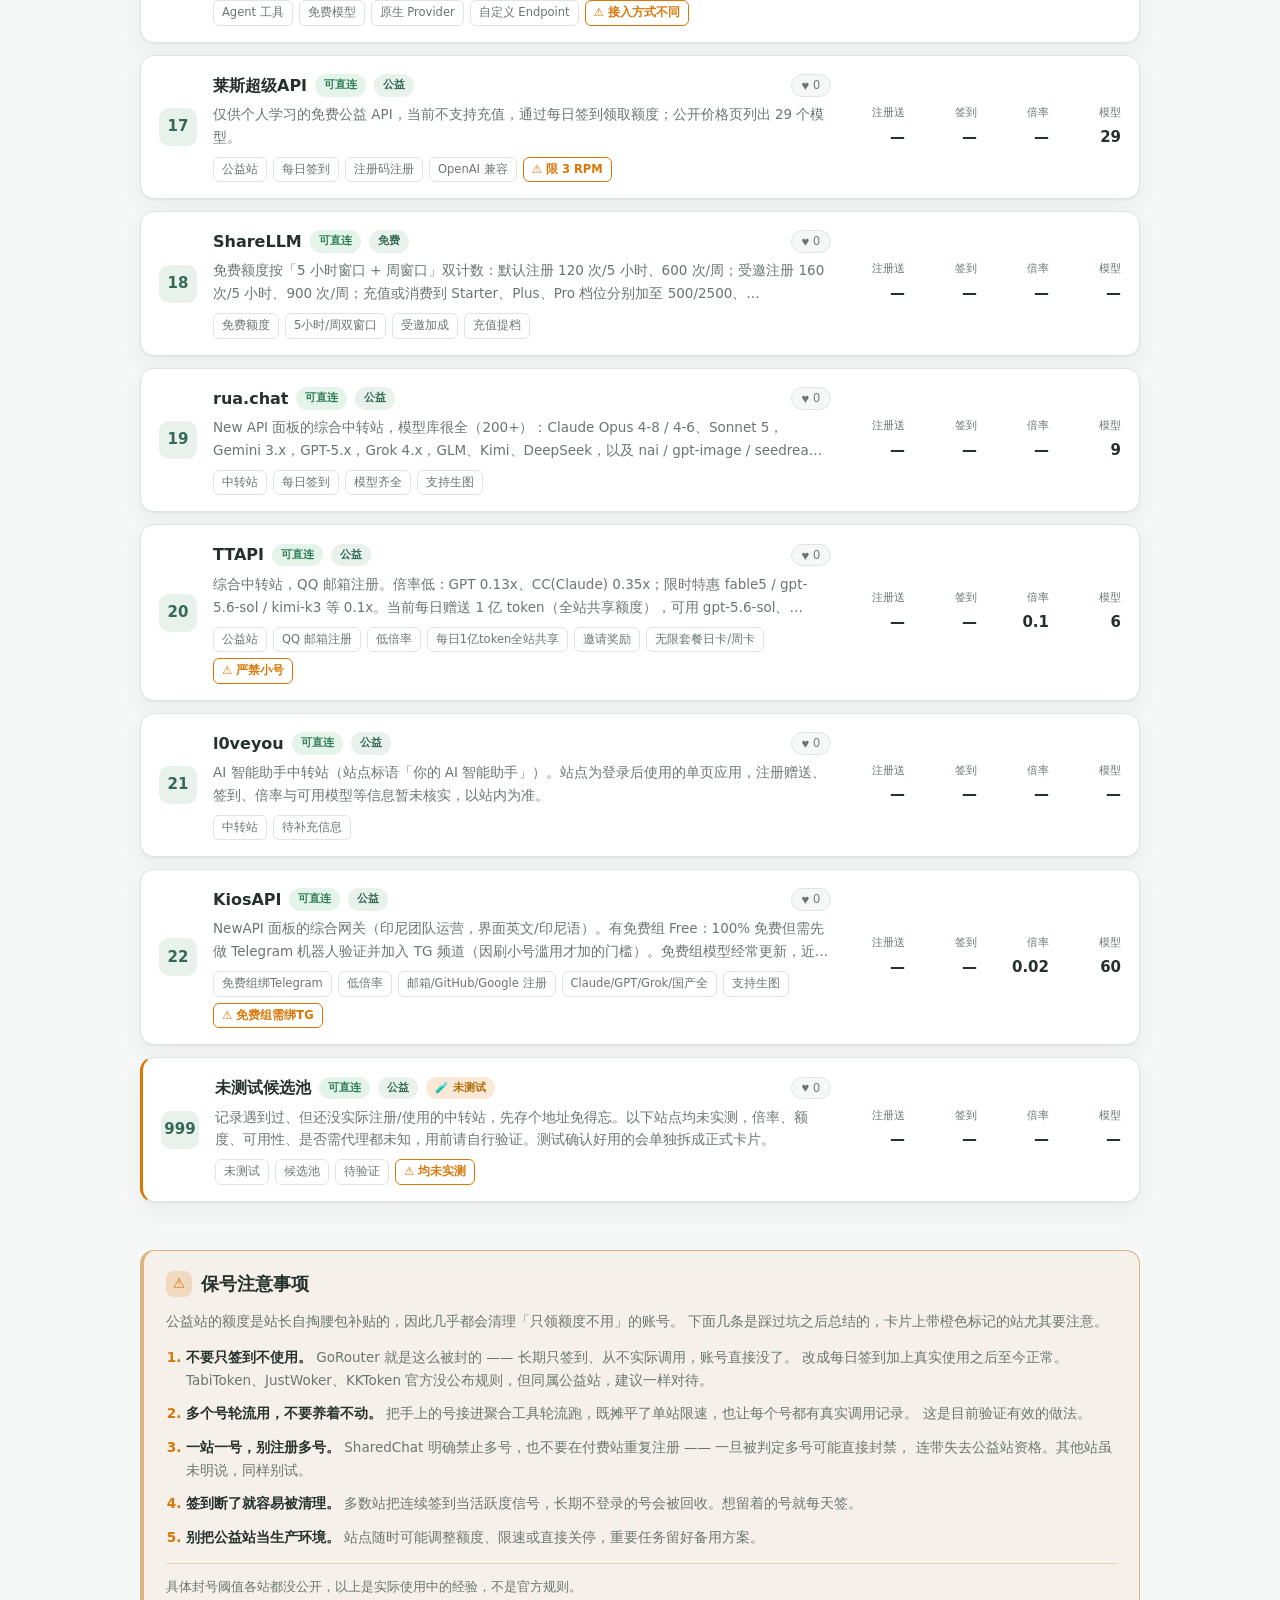
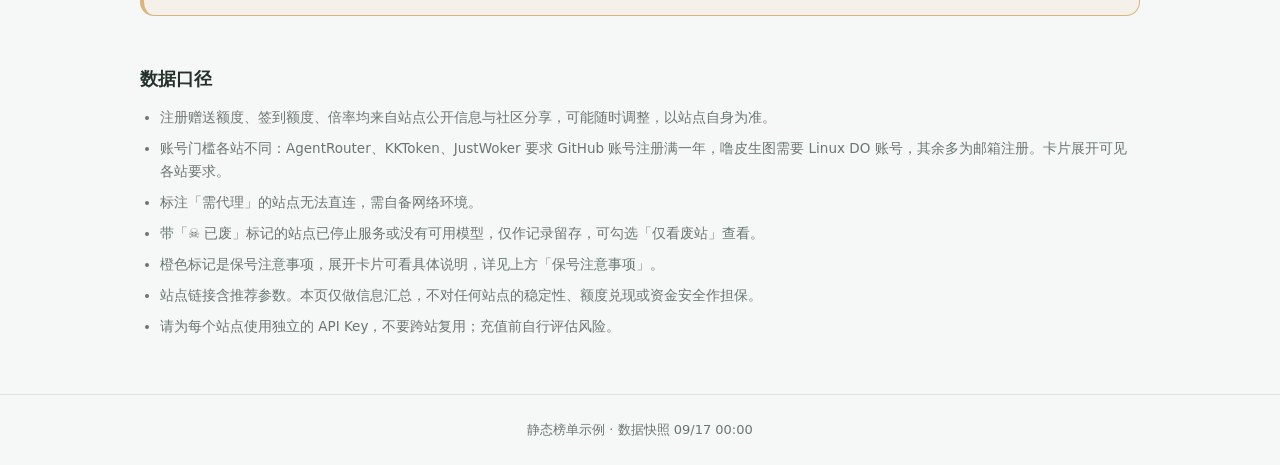
==== commit 1a74455b: "feat: 卡片点赞置顶（本机 localStorage）" ====
--- a/index.html
+++ b/index.html
@@ -9,9 +9,9 @@
       content="中转站榜单：汇总倍率、充值比例、可用模型、接口测试状态与社区评分，一页对比。"
     />
     <title>中转站榜单 · 倍率与可用性对比</title>
-    <script src="config.js?v=20260920c"></script>
-    <link rel="stylesheet" href="styles.css?v=20260920c" />
-    <script src="app.js?v=20260920c" defer></script>
+    <script src="config.js?v=20260922a"></script>
+    <link rel="stylesheet" href="styles.css?v=20260922a" />
+    <script src="app.js?v=20260922a" defer></script>
   </head>
   <body>
     <a class="skip-link" href="#board">跳到榜单内容</a>
@@ -242,6 +242,9 @@
               <span class="category-pill" data-field="category"></span>
               <span class="untested-pill" data-field="untestedPill" hidden>🧪 未测试</span>
               <span class="dead-pill" data-field="deadPill" hidden>☠ 已废</span>
+              <button type="button" class="like-btn" data-field="likeBtn" aria-pressed="false" title="点赞置顶">
+                <span class="like-ico" aria-hidden="true">♥</span><span class="like-count" data-field="likeCount">0</span>
+              </button>
             </div>
             <p class="card-desc" data-field="description"></p>
             <ul class="tag-list" data-field="tags"></ul>
--- a/styles.css
+++ b/styles.css
@@ -281,6 +281,34 @@
 }
 .card-title { margin: 0; font-size: 16px; }
 
+/* ---------- 点赞按钮 ---------- */
+.like-btn {
+  margin-left: auto;
+  display: inline-flex;
+  align-items: center;
+  gap: 4px;
+  padding: 2px 10px;
+  border: 1px solid var(--border);
+  border-radius: 999px;
+  background: var(--bg);
+  color: var(--text-muted);
+  font-size: 12px;
+  line-height: 1.4;
+  cursor: pointer;
+  transition: color 0.15s, border-color 0.15s, background 0.15s, transform 0.1s;
+}
+.like-btn:hover { border-color: var(--bad); color: var(--bad); }
+.like-btn:active { transform: scale(0.94); }
+.like-btn:focus-visible { outline: 2px solid var(--accent); outline-offset: 2px; }
+.like-btn .like-ico { font-size: 13px; line-height: 1; }
+.like-btn.liked {
+  border-color: var(--bad);
+  color: #fff;
+  background: var(--bad);
+}
+.like-btn.liked .like-ico { color: #fff; }
+.like-count { font-variant-numeric: tabular-nums; }
+
 .status-pill, .category-pill {
   padding: 2px 9px;
   border-radius: 999px;
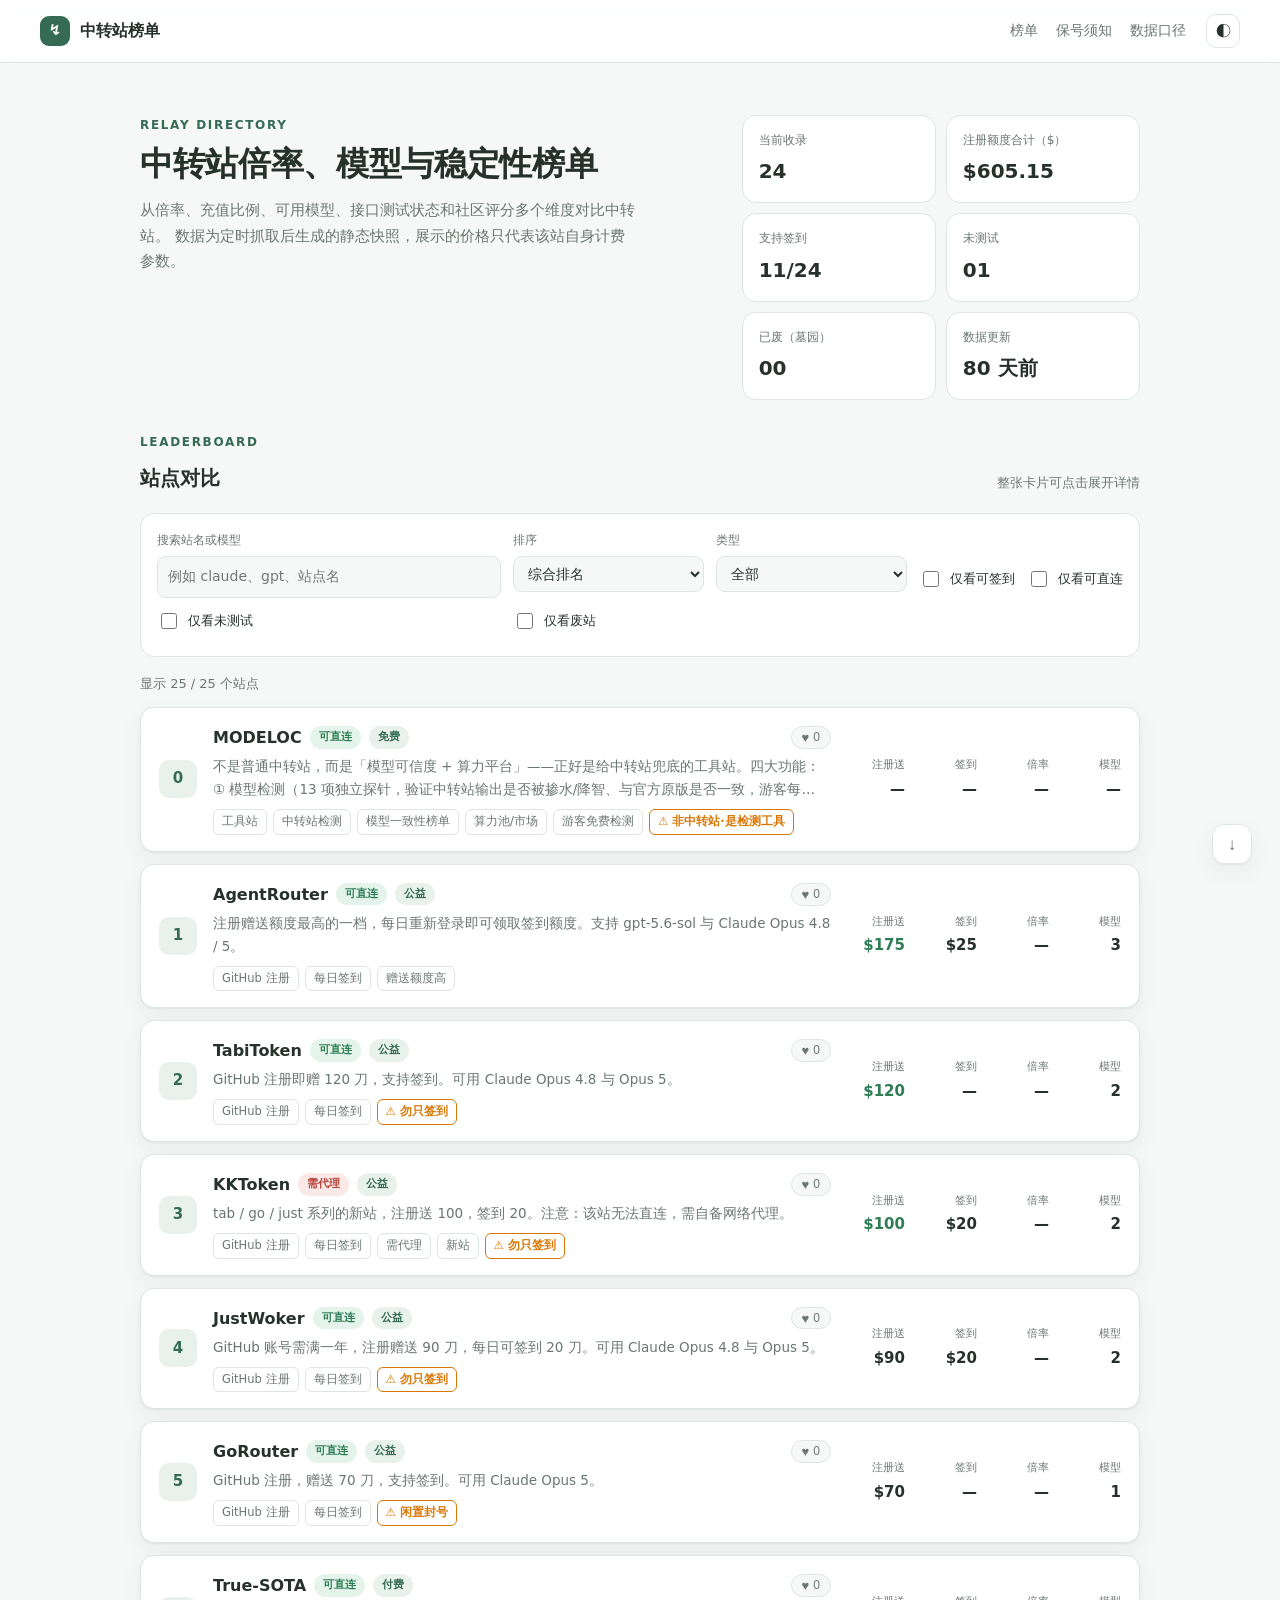
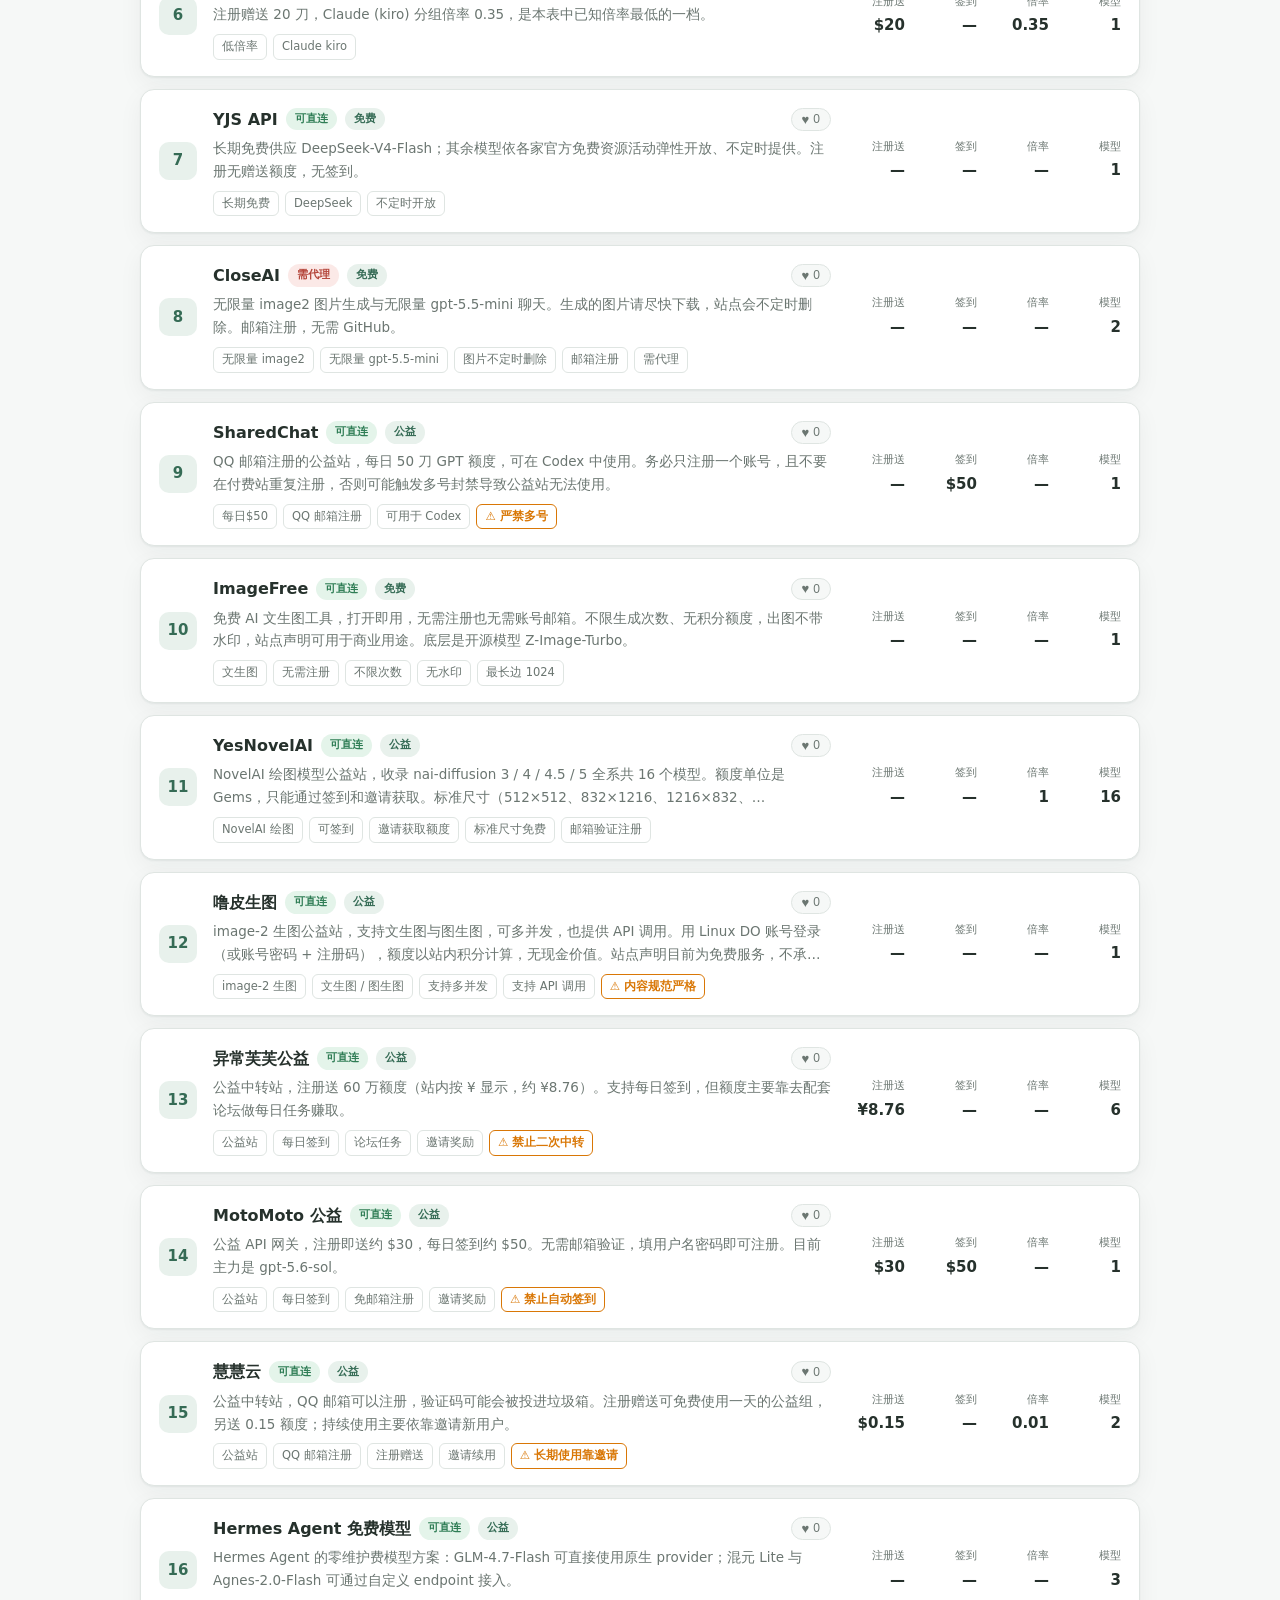
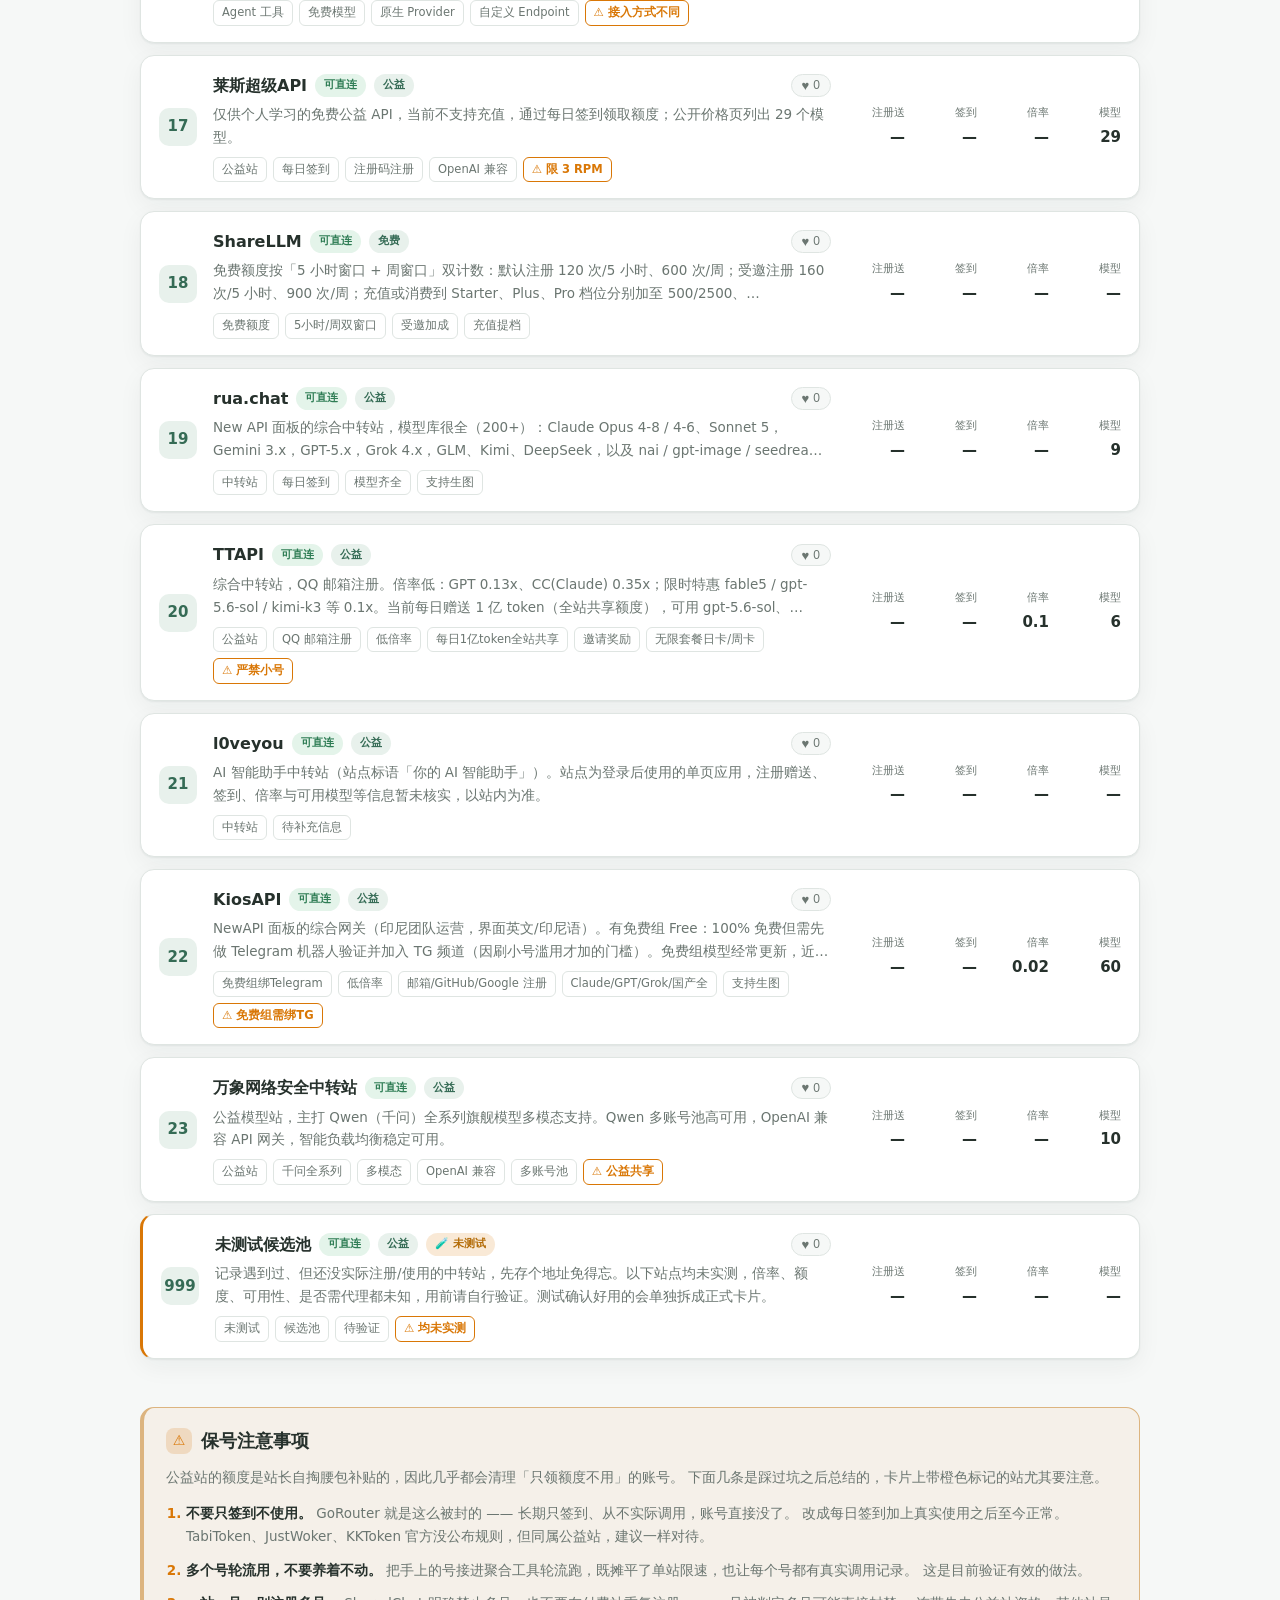
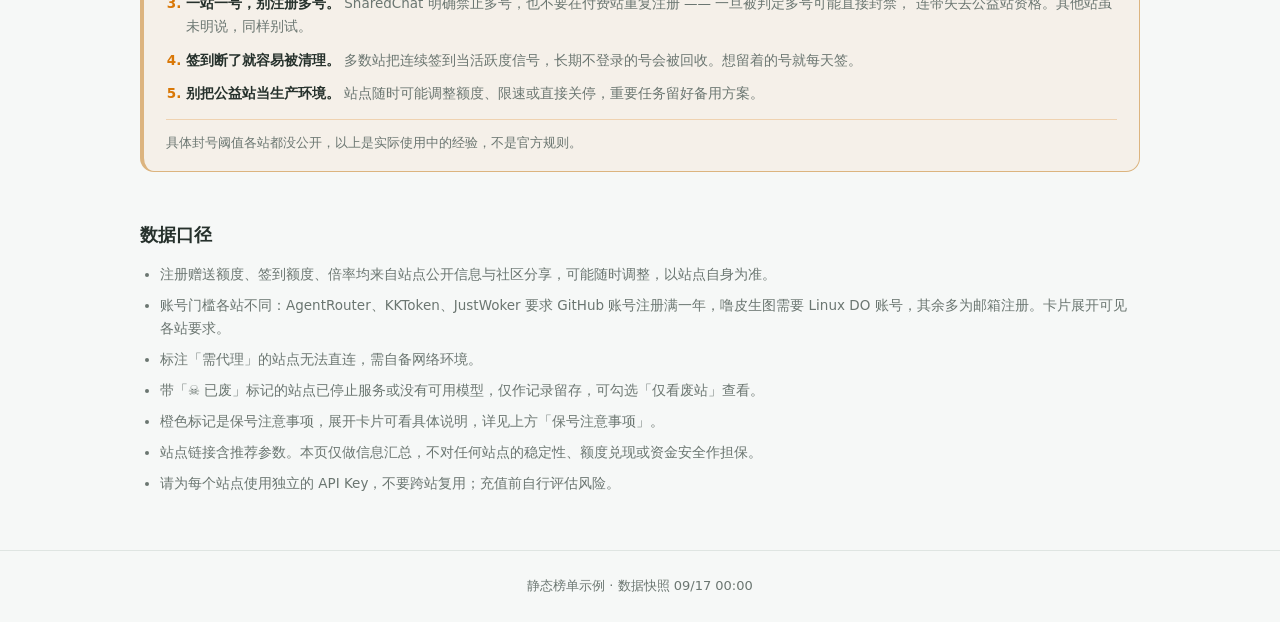
==== commit e0626dbd: "feat: add 万象网络安全中转站 (mcp.babm.cn) to relay board" ====
--- a/index.html
+++ b/index.html
@@ -9,9 +9,9 @@
       content="中转站榜单：汇总倍率、充值比例、可用模型、接口测试状态与社区评分，一页对比。"
     />
     <title>中转站榜单 · 倍率与可用性对比</title>
-    <script src="config.js?v=20260922a"></script>
-    <link rel="stylesheet" href="styles.css?v=20260922a" />
-    <script src="app.js?v=20260922a" defer></script>
+    <script src="config.js?v=20260923b"></script>
+    <link rel="stylesheet" href="styles.css?v=20260923b" />
+    <script src="app.js?v=20260923b" defer></script>
   </head>
   <body>
     <a class="skip-link" href="#board">跳到榜单内容</a>
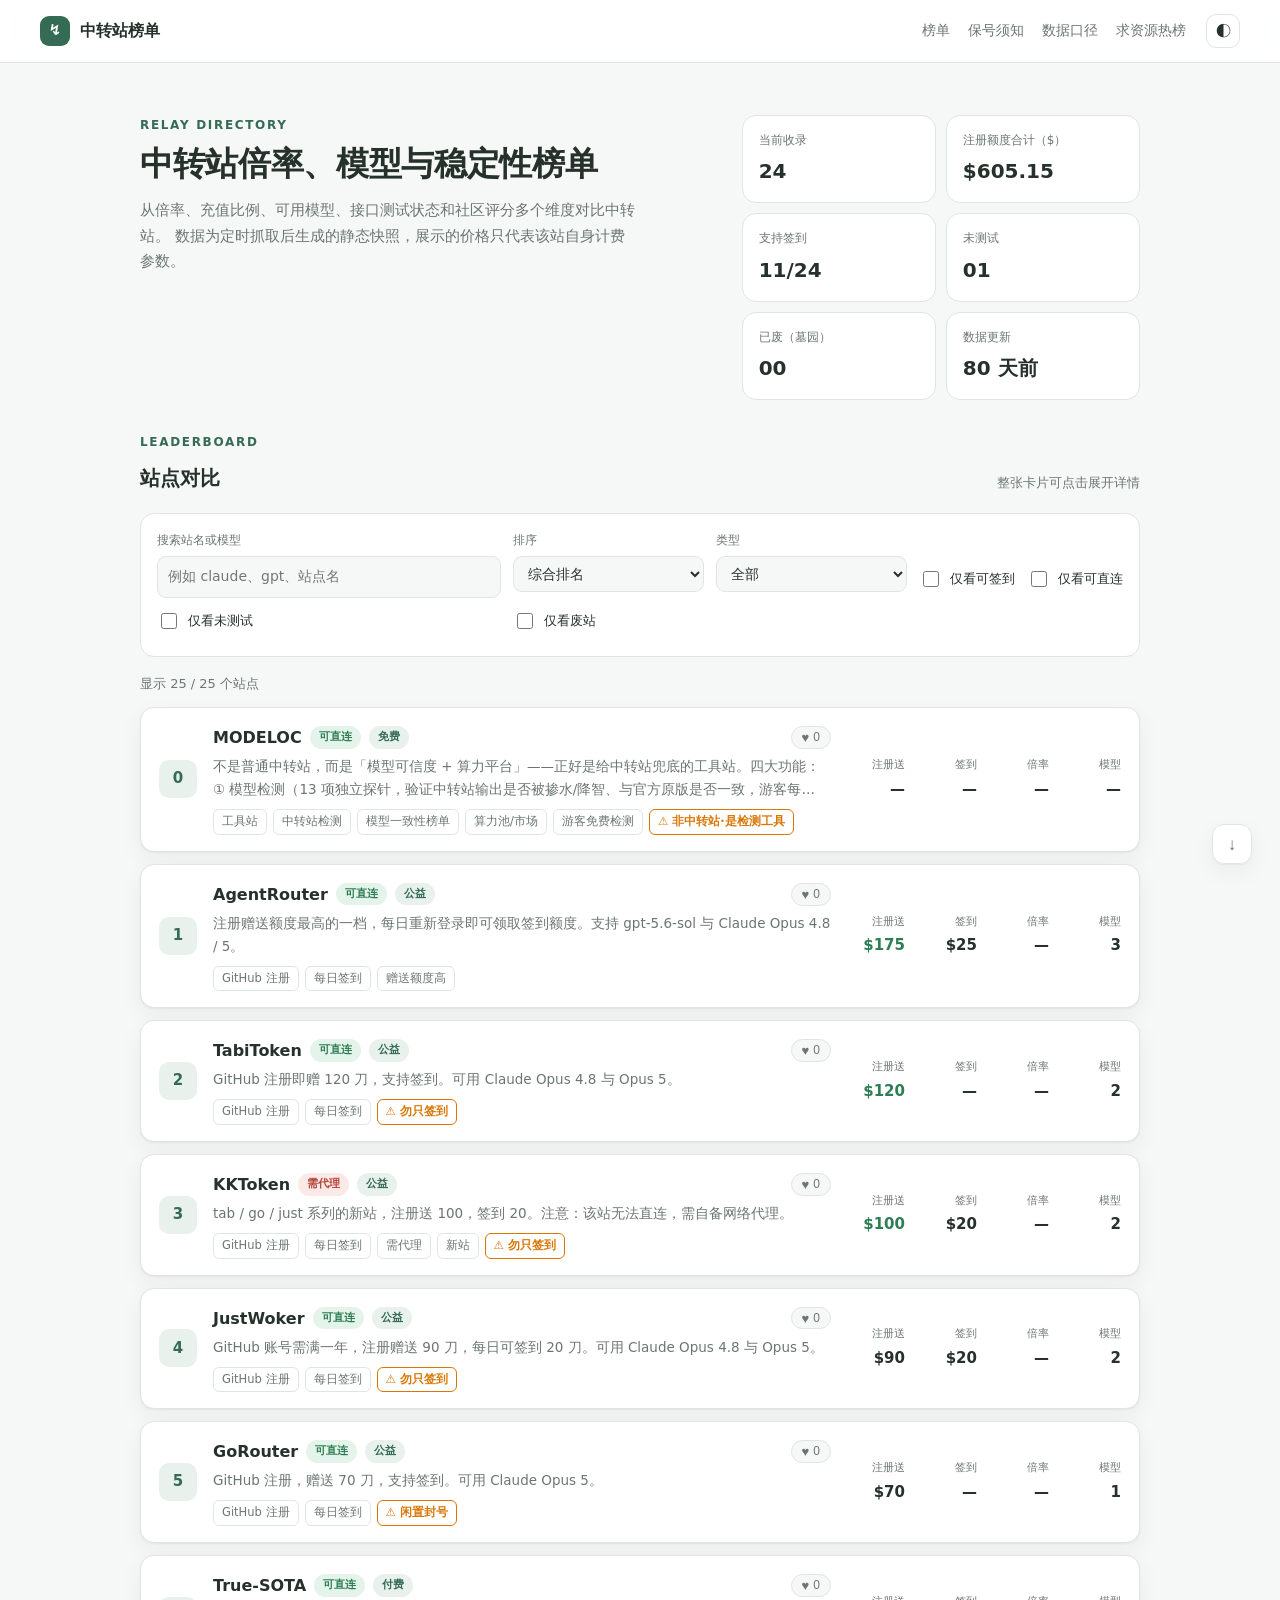
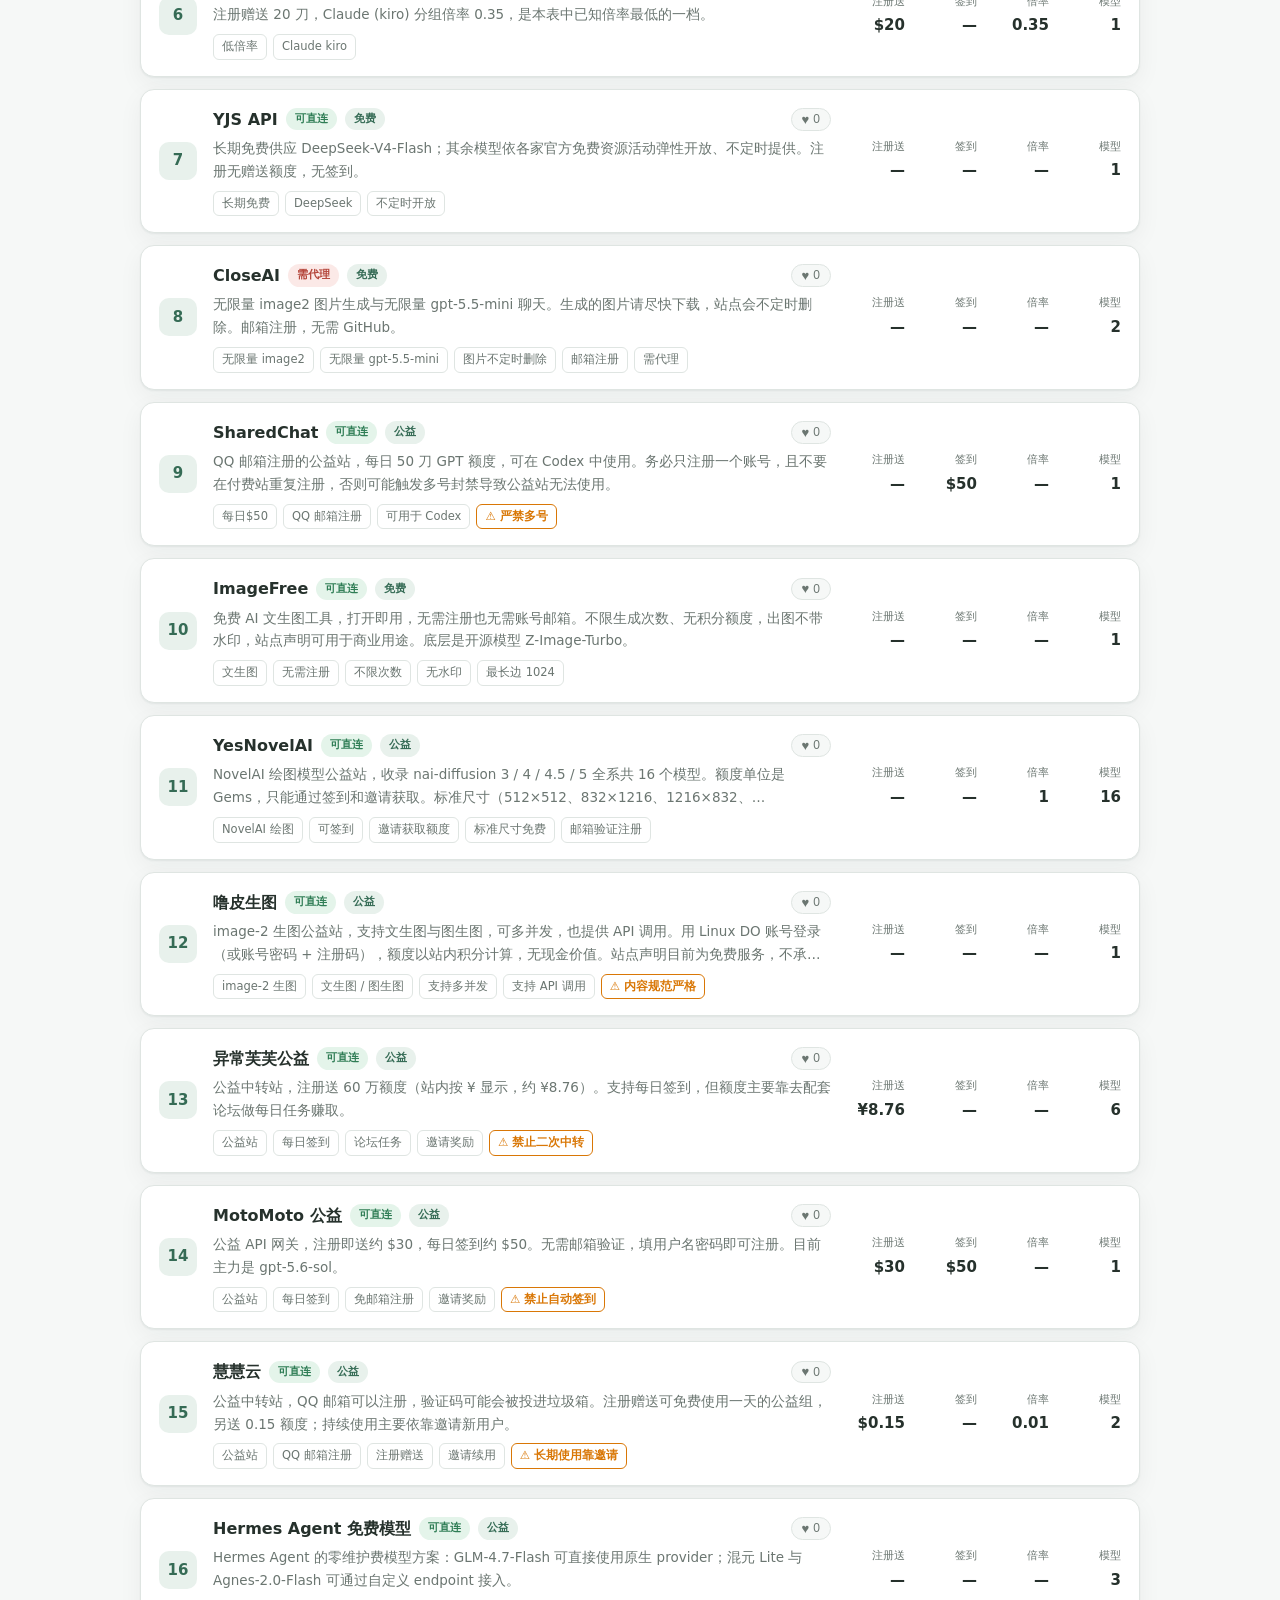
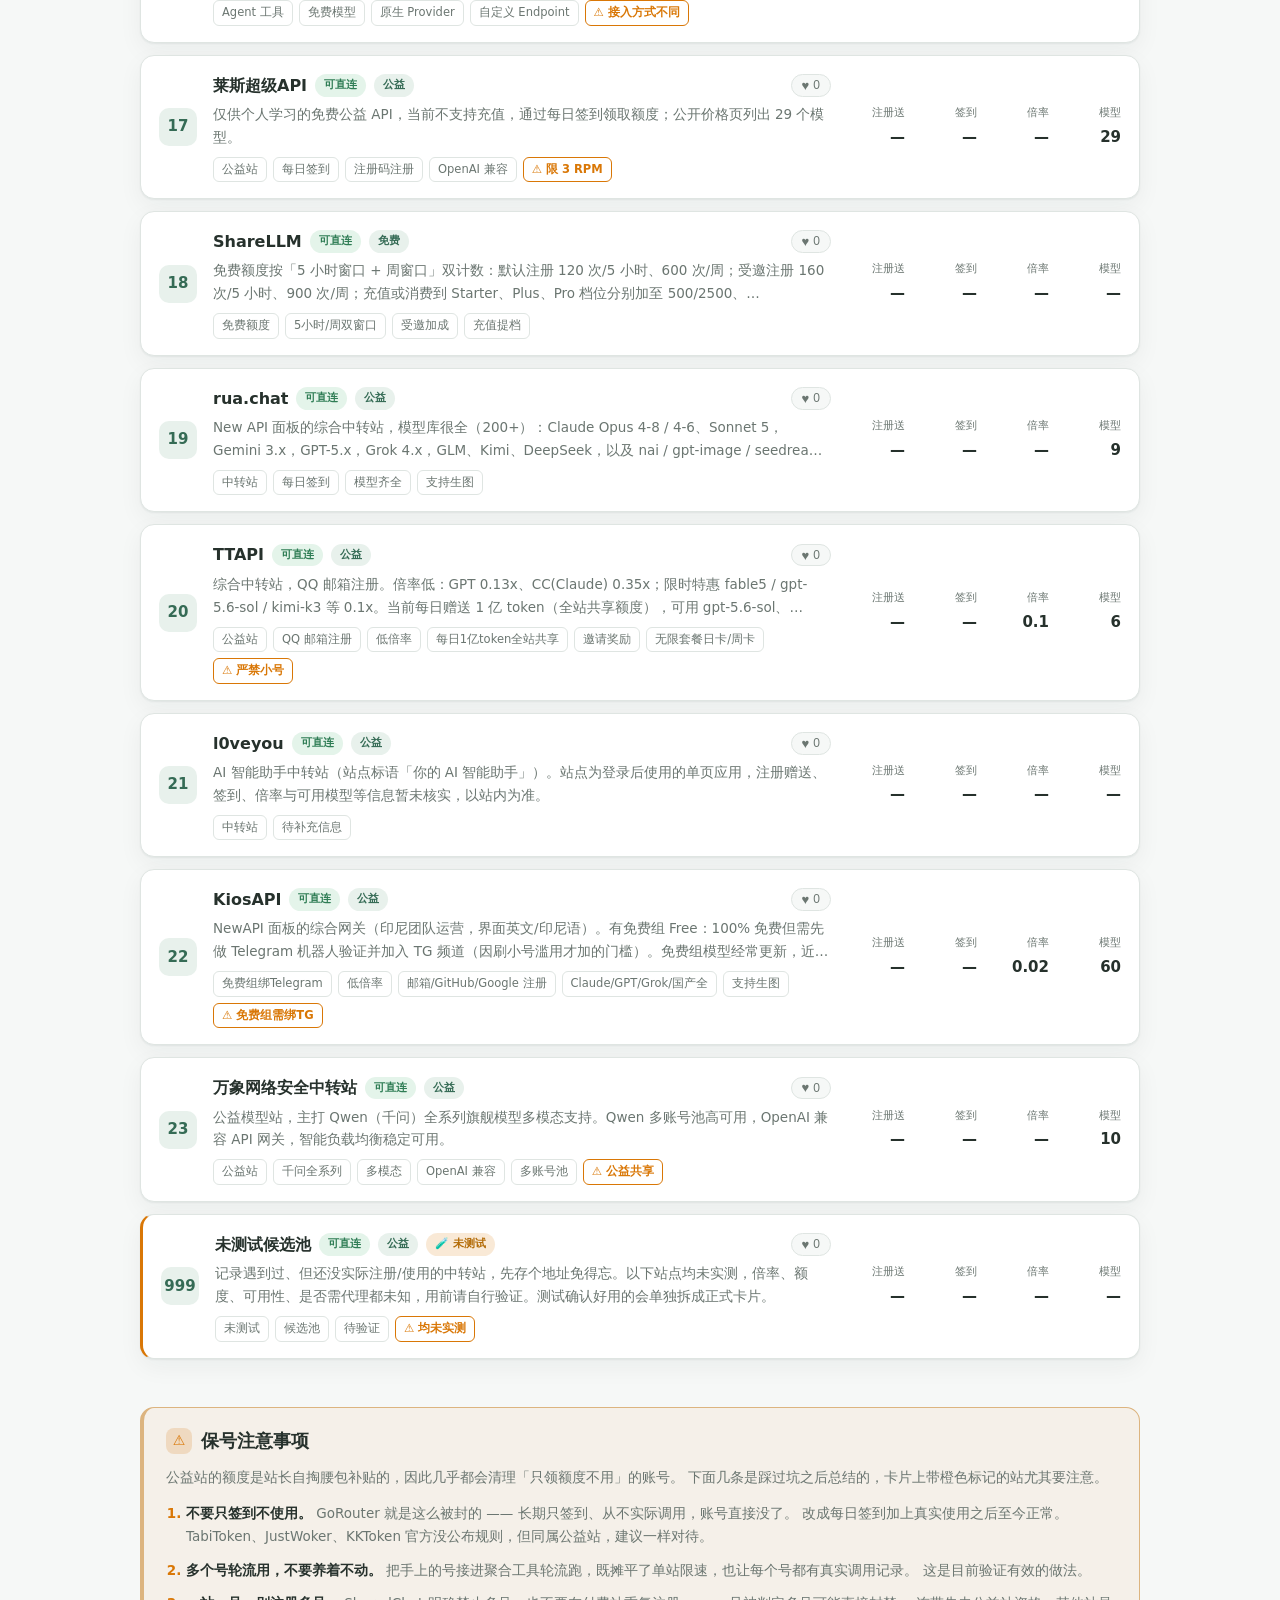
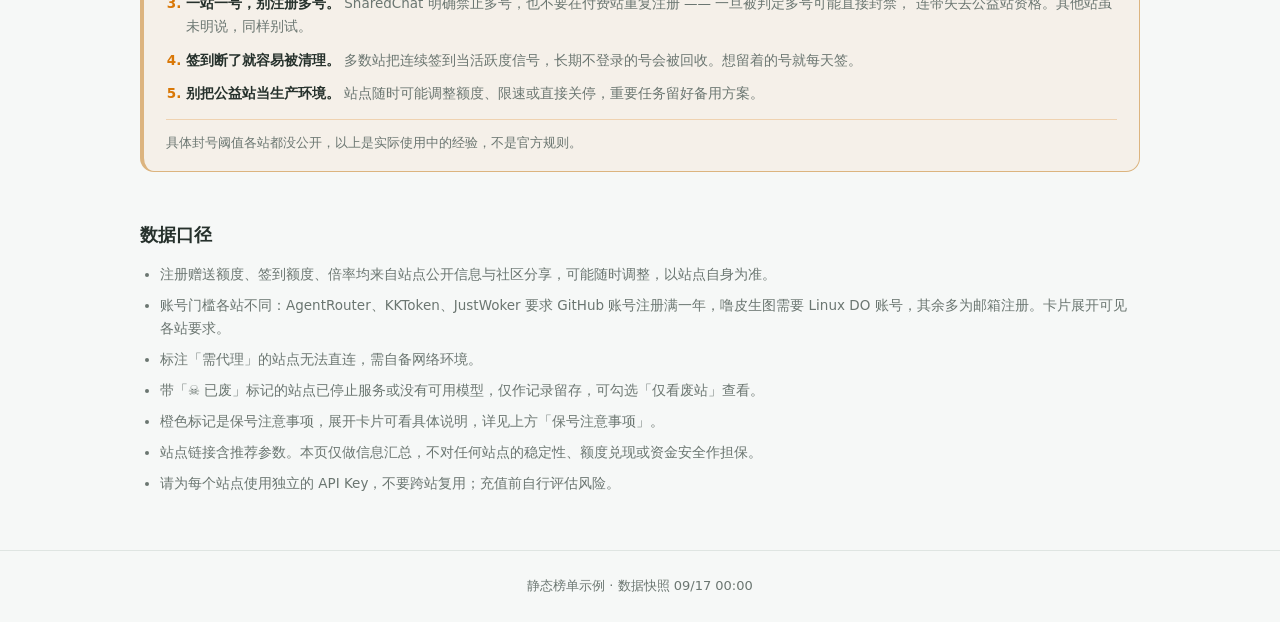
==== commit 1872887f: "feat(qiu): 新增 /qiu 求资源热榜子页面（B站/抖音/快手/小红书实时热词） - 新子页面 qiu/：四个平台热搜/热榜聚合一屏查看，带平台 tab、关键词筛选、   「疑似求资源」粗筛" ====
--- a/index.html
+++ b/index.html
@@ -9,9 +9,9 @@
       content="中转站榜单：汇总倍率、充值比例、可用模型、接口测试状态与社区评分，一页对比。"
     />
     <title>中转站榜单 · 倍率与可用性对比</title>
-    <script src="config.js?v=20260923b"></script>
-    <link rel="stylesheet" href="styles.css?v=20260923b" />
-    <script src="app.js?v=20260923b" defer></script>
+    <script src="config.js?v=20261019a"></script>
+    <link rel="stylesheet" href="styles.css?v=20261019a" />
+    <script src="app.js?v=20261019a" defer></script>
   </head>
   <body>
     <a class="skip-link" href="#board">跳到榜单内容</a>
@@ -25,6 +25,7 @@
         <a href="#board">榜单</a>
         <a href="#notice">保号须知</a>
         <a href="#about">数据口径</a>
+        <a href="./qiu/">求资源热榜</a>
       </nav>
       <div class="header-actions">
         <button type="button" class="theme-toggle" data-theme-toggle aria-pressed="false">
@@ -101,6 +102,13 @@
           <span class="admin-new-msg" data-admin-deleted-msg aria-live="polite"></span>
           <div class="admin-deleted-list" data-admin-deleted-list hidden></div>
         </div>
+        <div class="admin-deleted" data-admin-hidden hidden>
+          <button type="button" class="admin-new-toggle" data-admin-hidden-toggle>
+            已隐藏卡片（0）
+          </button>
+          <span class="admin-new-msg" data-admin-hidden-msg aria-live="polite"></span>
+          <div class="admin-deleted-list" data-admin-hidden-list hidden></div>
+        </div>
       </section>
 
       <section class="board-section" id="board" aria-labelledby="board-title">
@@ -242,6 +250,9 @@
               <span class="category-pill" data-field="category"></span>
               <span class="untested-pill" data-field="untestedPill" hidden>🧪 未测试</span>
               <span class="dead-pill" data-field="deadPill" hidden>☠ 已废</span>
+              <span class="hidden-pill" data-field="hiddenPill" hidden>🙈 已隐藏</span>
+              <button type="button" class="hide-quick" data-field="hideQuickBtn" hidden
+                title="一键隐藏（访客看不到）">🙈</button>
               <button type="button" class="like-btn" data-field="likeBtn" aria-pressed="false" title="点赞置顶">
                 <span class="like-ico" aria-hidden="true">♥</span><span class="like-count" data-field="likeCount">0</span>
               </button>
@@ -296,6 +307,9 @@
             <button type="button" class="card-admin-btn card-admin-dead" data-field="deadBtn" hidden>
               ☠ 加入废站
             </button>
+            <button type="button" class="card-admin-btn card-admin-hide" data-field="hideBtn" hidden>
+              🙈 一键隐藏
+            </button>
             <span class="card-admin-msg" data-field="adminMsg" aria-live="polite"></span>
             <div class="card-admin-form" data-field="adminForm" hidden></div>
           </div>
--- a/styles.css
+++ b/styles.css
@@ -699,6 +699,40 @@
   white-space: nowrap;
 }
 [data-theme="dark"] .untested-pill { color: #e0a54a; }
+
+/* ---------- 一键隐藏 ---------- */
+/* 隐藏卡只有管理员看得到，用紫色系与废站（红）/未测试（橙）区分开 */
+.hidden-pill {
+  padding: 2px 9px;
+  border-radius: 999px;
+  font-size: 11px;
+  font-weight: 600;
+  background: color-mix(in srgb, #7c3aed 16%, transparent);
+  color: #6d28d9;
+  white-space: nowrap;
+}
+[data-theme="dark"] .hidden-pill { color: #c4b5fd; }
+.board-card.is-hidden { border-left: 3px solid #7c3aed; opacity: 0.72; }
+.board-card.is-hidden:hover { border-color: #7c3aed; }
+.board-card.is-hidden[aria-expanded="true"] { border-color: #7c3aed; }
+.card-admin-hide { border-color: #7c3aed; color: #7c3aed; }
+.card-admin-hide:disabled { opacity: 0.6; cursor: default; }
+.admin-hide-toggle { border-color: #7c3aed; color: #7c3aed; }
+/* 标题行上的快捷隐藏按钮：只有管理员登录后才出现，一点即隐藏/恢复 */
+.hide-quick {
+  padding: 2px 8px;
+  border: 1px solid #7c3aed;
+  border-radius: 999px;
+  background: transparent;
+  color: #7c3aed;
+  font: inherit;
+  font-size: 11px;
+  line-height: 1.5;
+  cursor: pointer;
+}
+.hide-quick[hidden] { display: none; }
+.hide-quick:hover { background: color-mix(in srgb, #7c3aed 12%, transparent); }
+.hide-quick:disabled { opacity: 0.6; cursor: default; }
 .board-card.untested { border-left: 3px solid #d97706; }
 .board-card.untested:hover { border-color: #d97706; }
 .board-card.untested[aria-expanded="true"] { border-color: #d97706; }
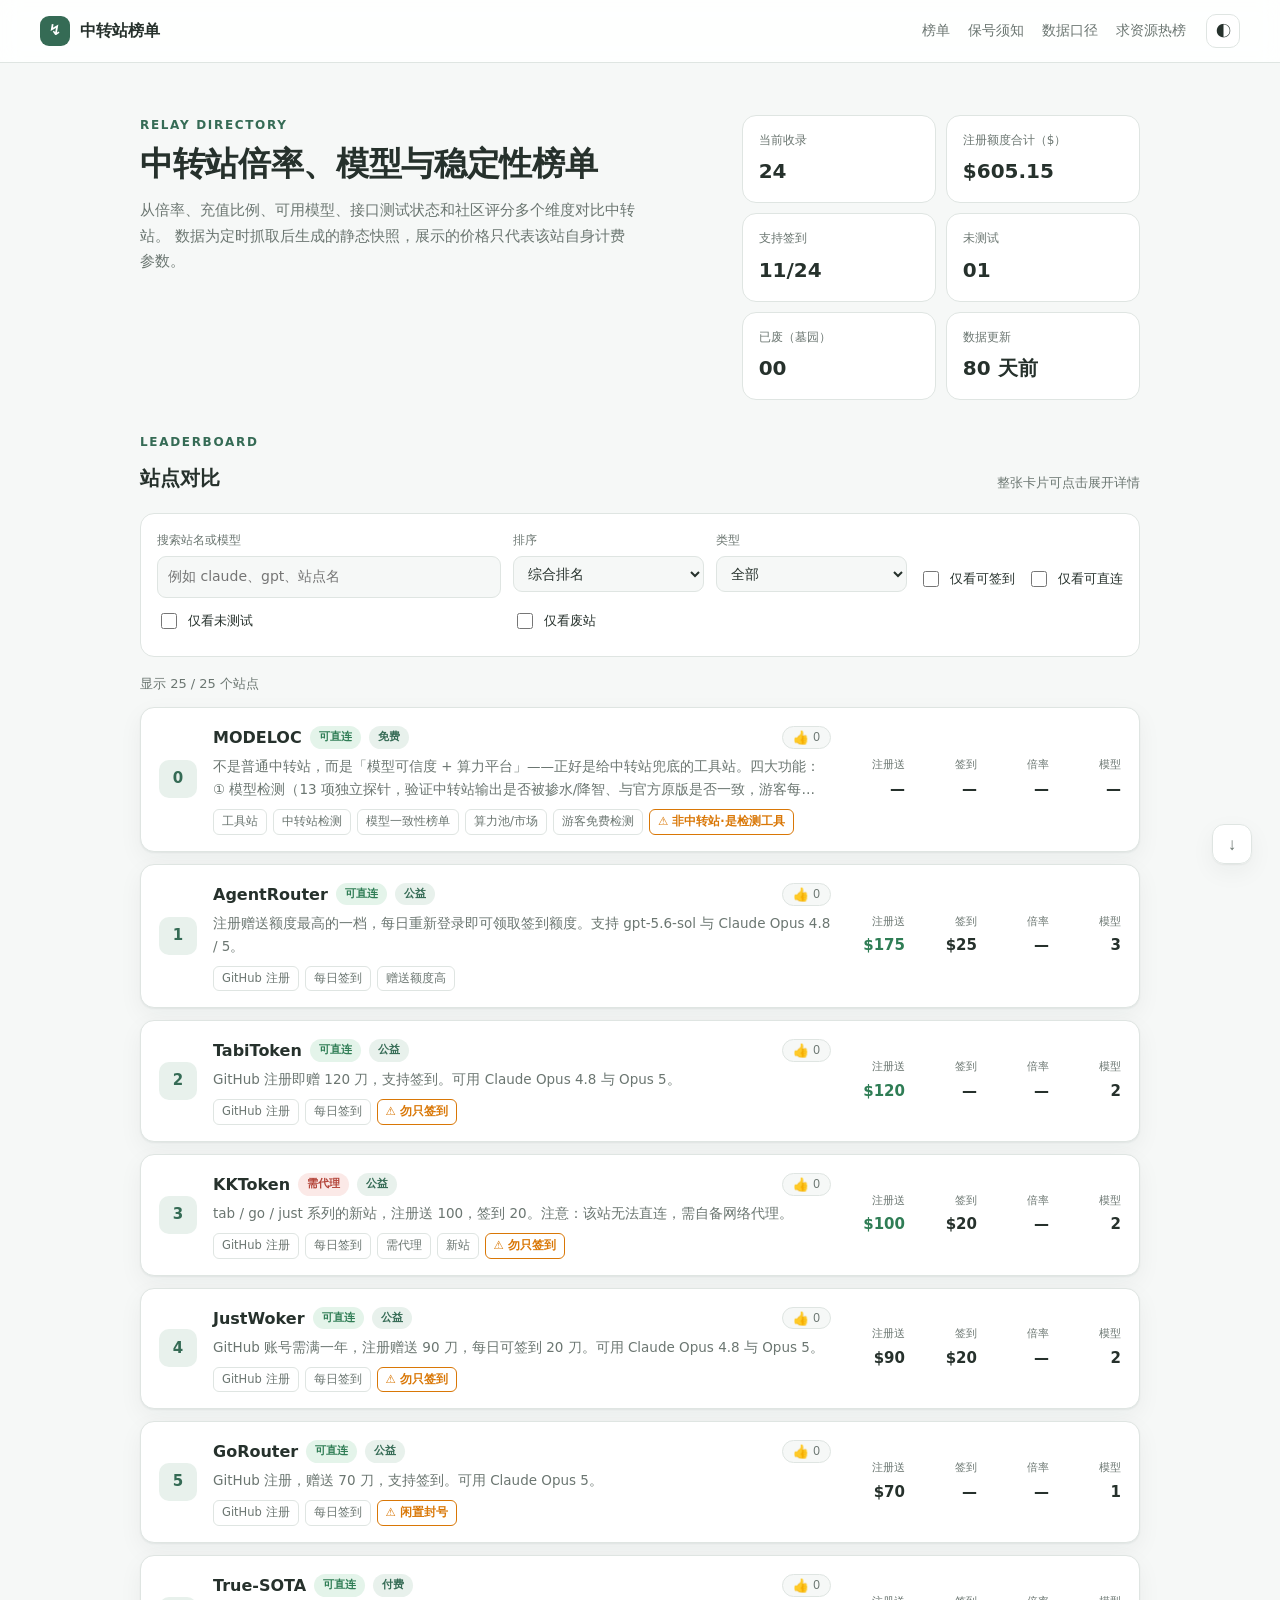
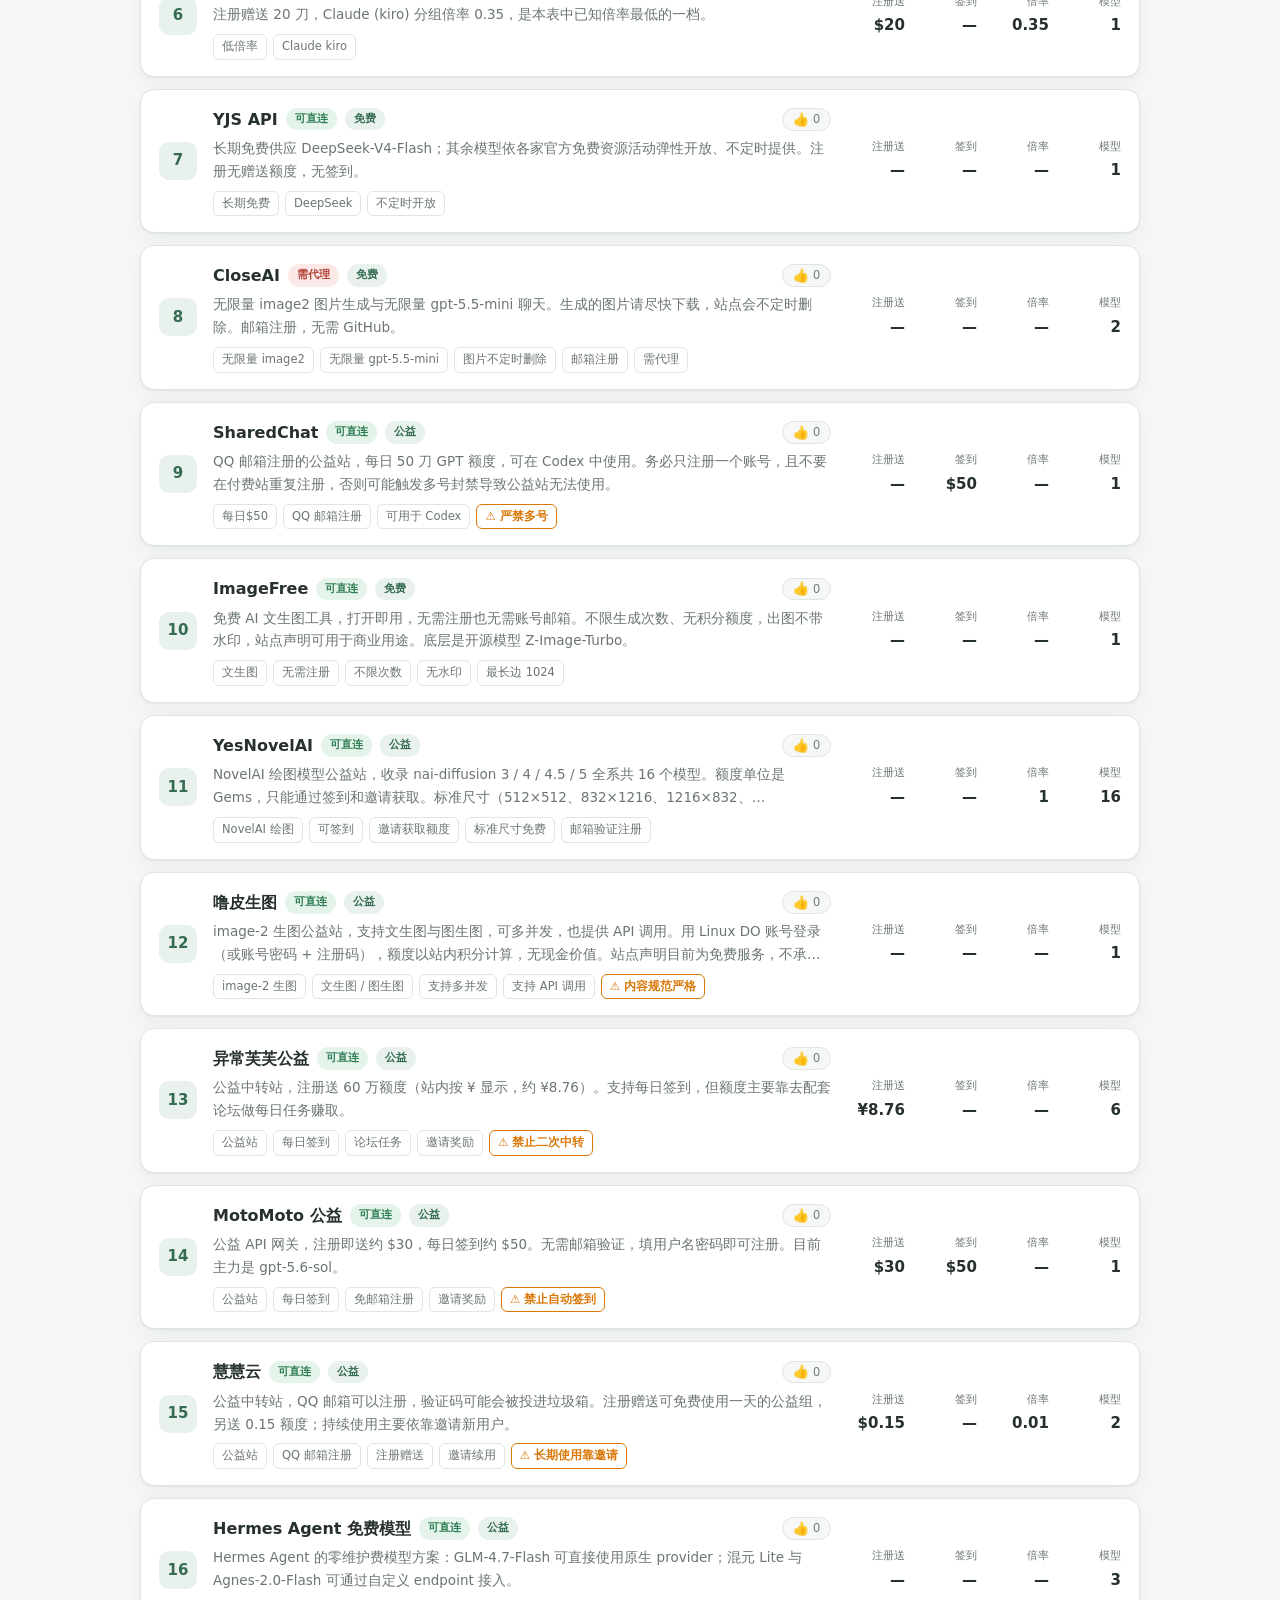
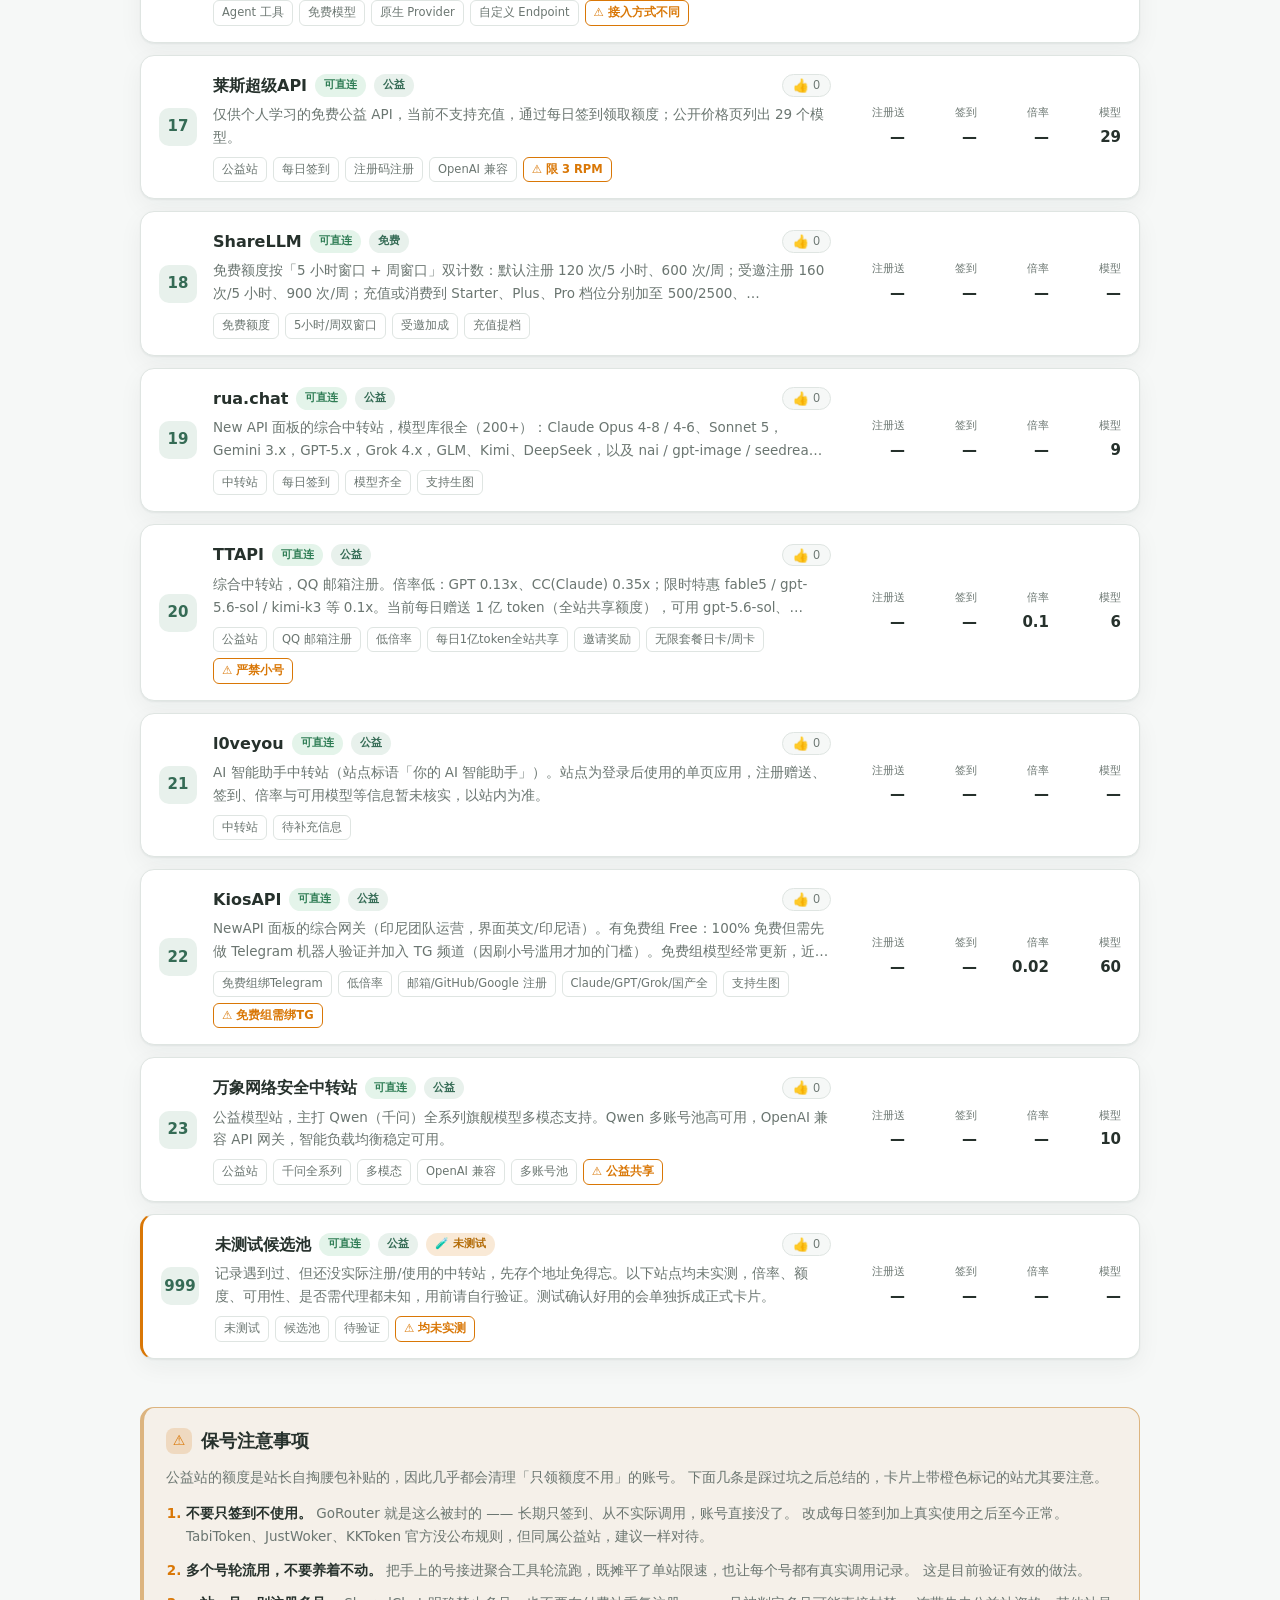
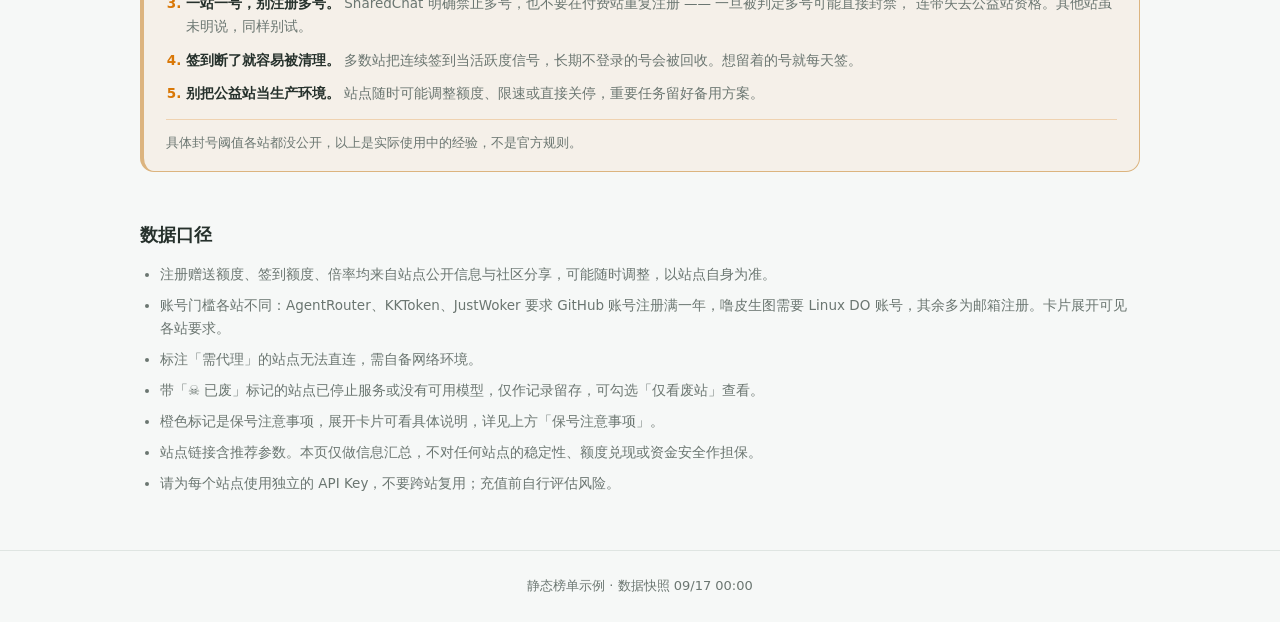
==== commit f3623ac0: "ui: like button icon heart -> thumbs up (👍)" ====
--- a/index.html
+++ b/index.html
@@ -254,7 +254,7 @@
               <button type="button" class="hide-quick" data-field="hideQuickBtn" hidden
                 title="一键隐藏（访客看不到）">🙈</button>
               <button type="button" class="like-btn" data-field="likeBtn" aria-pressed="false" title="点赞置顶">
-                <span class="like-ico" aria-hidden="true">♥</span><span class="like-count" data-field="likeCount">0</span>
+                <span class="like-ico" aria-hidden="true">👍</span><span class="like-count" data-field="likeCount">0</span>
               </button>
             </div>
             <p class="card-desc" data-field="description"></p>
